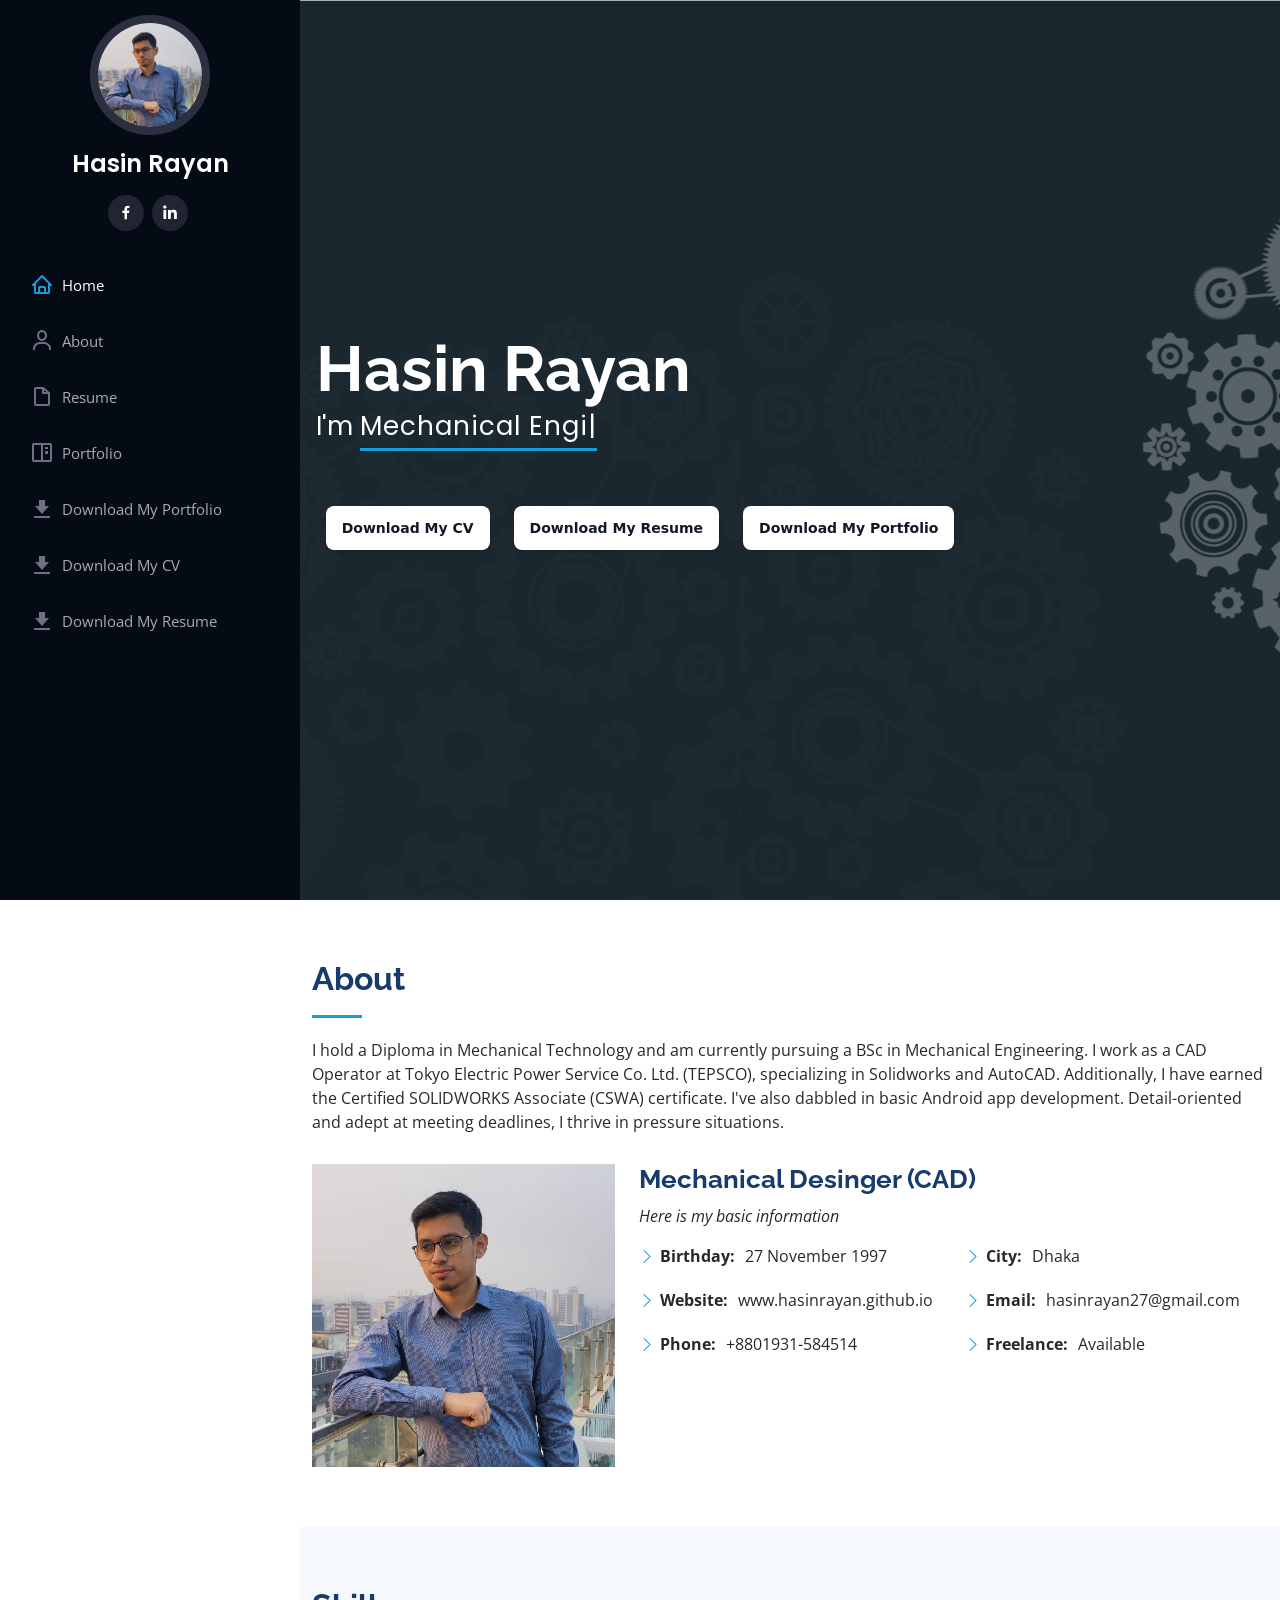
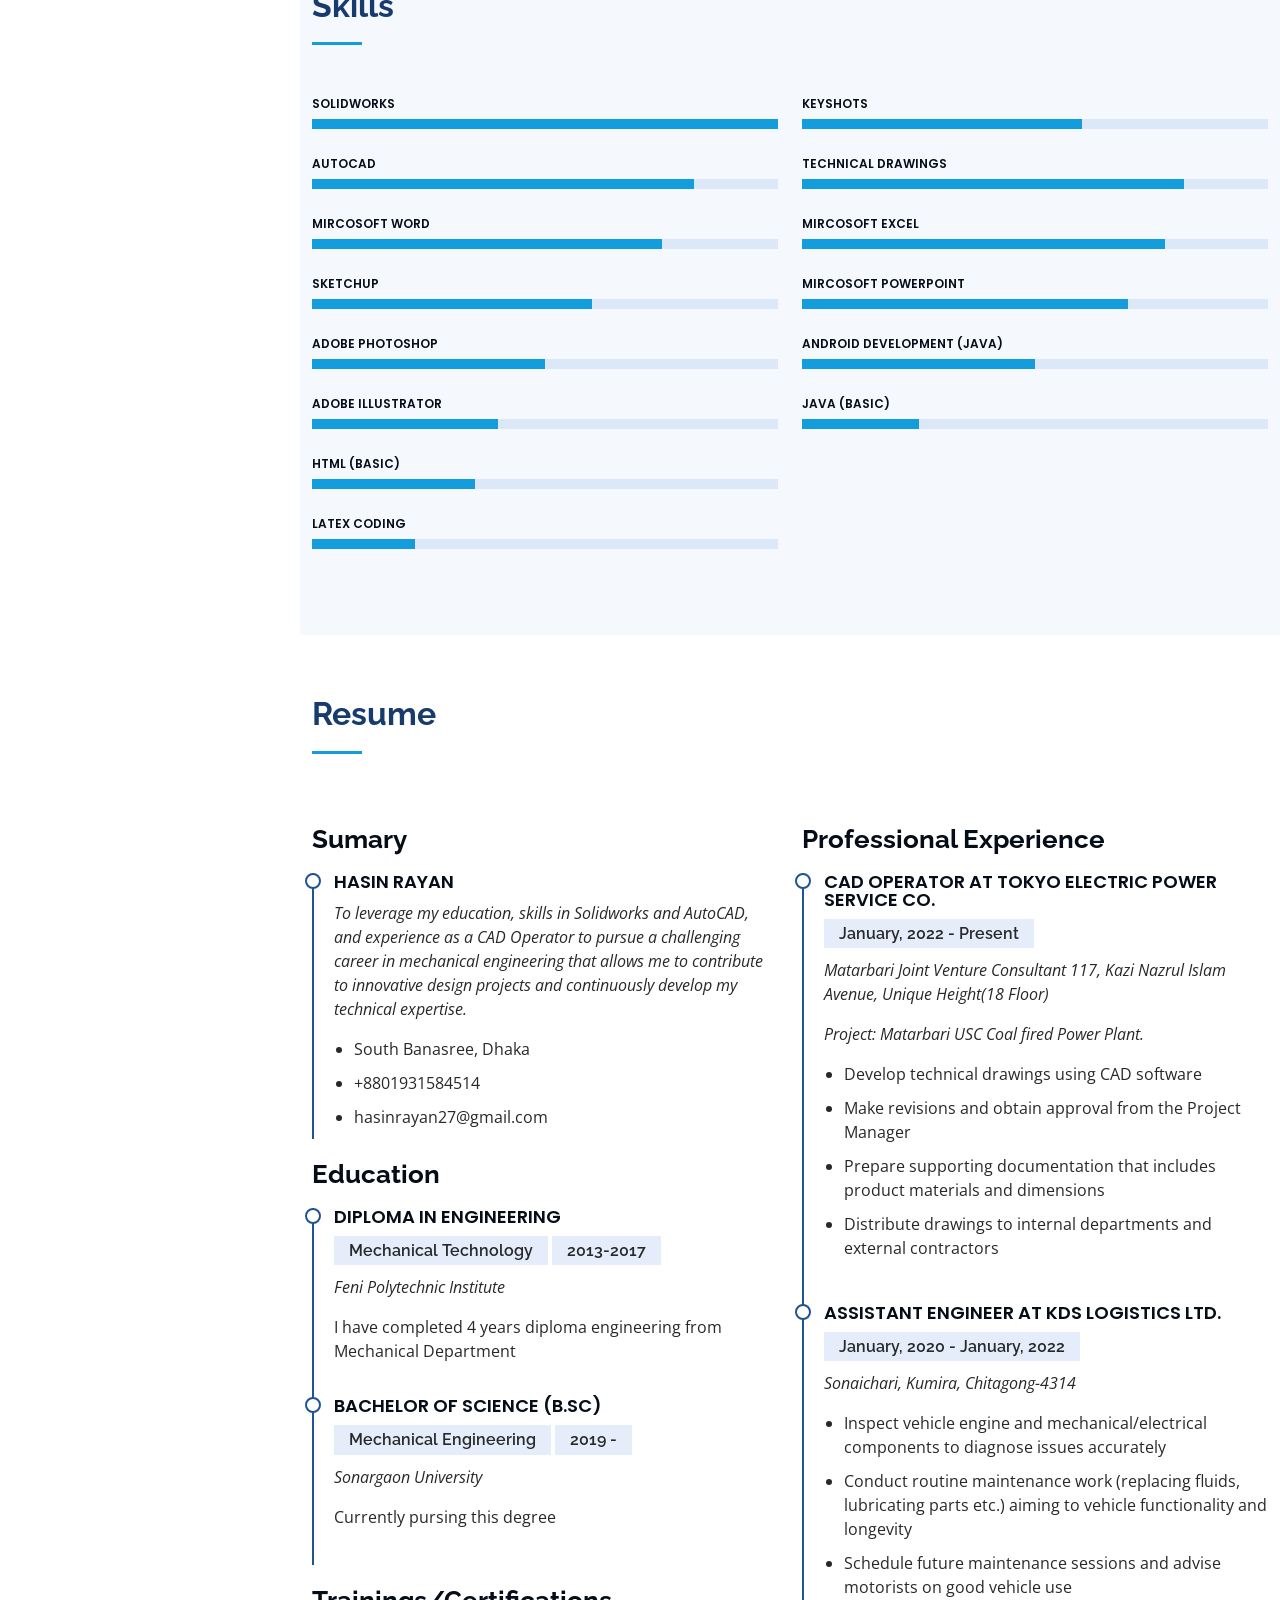
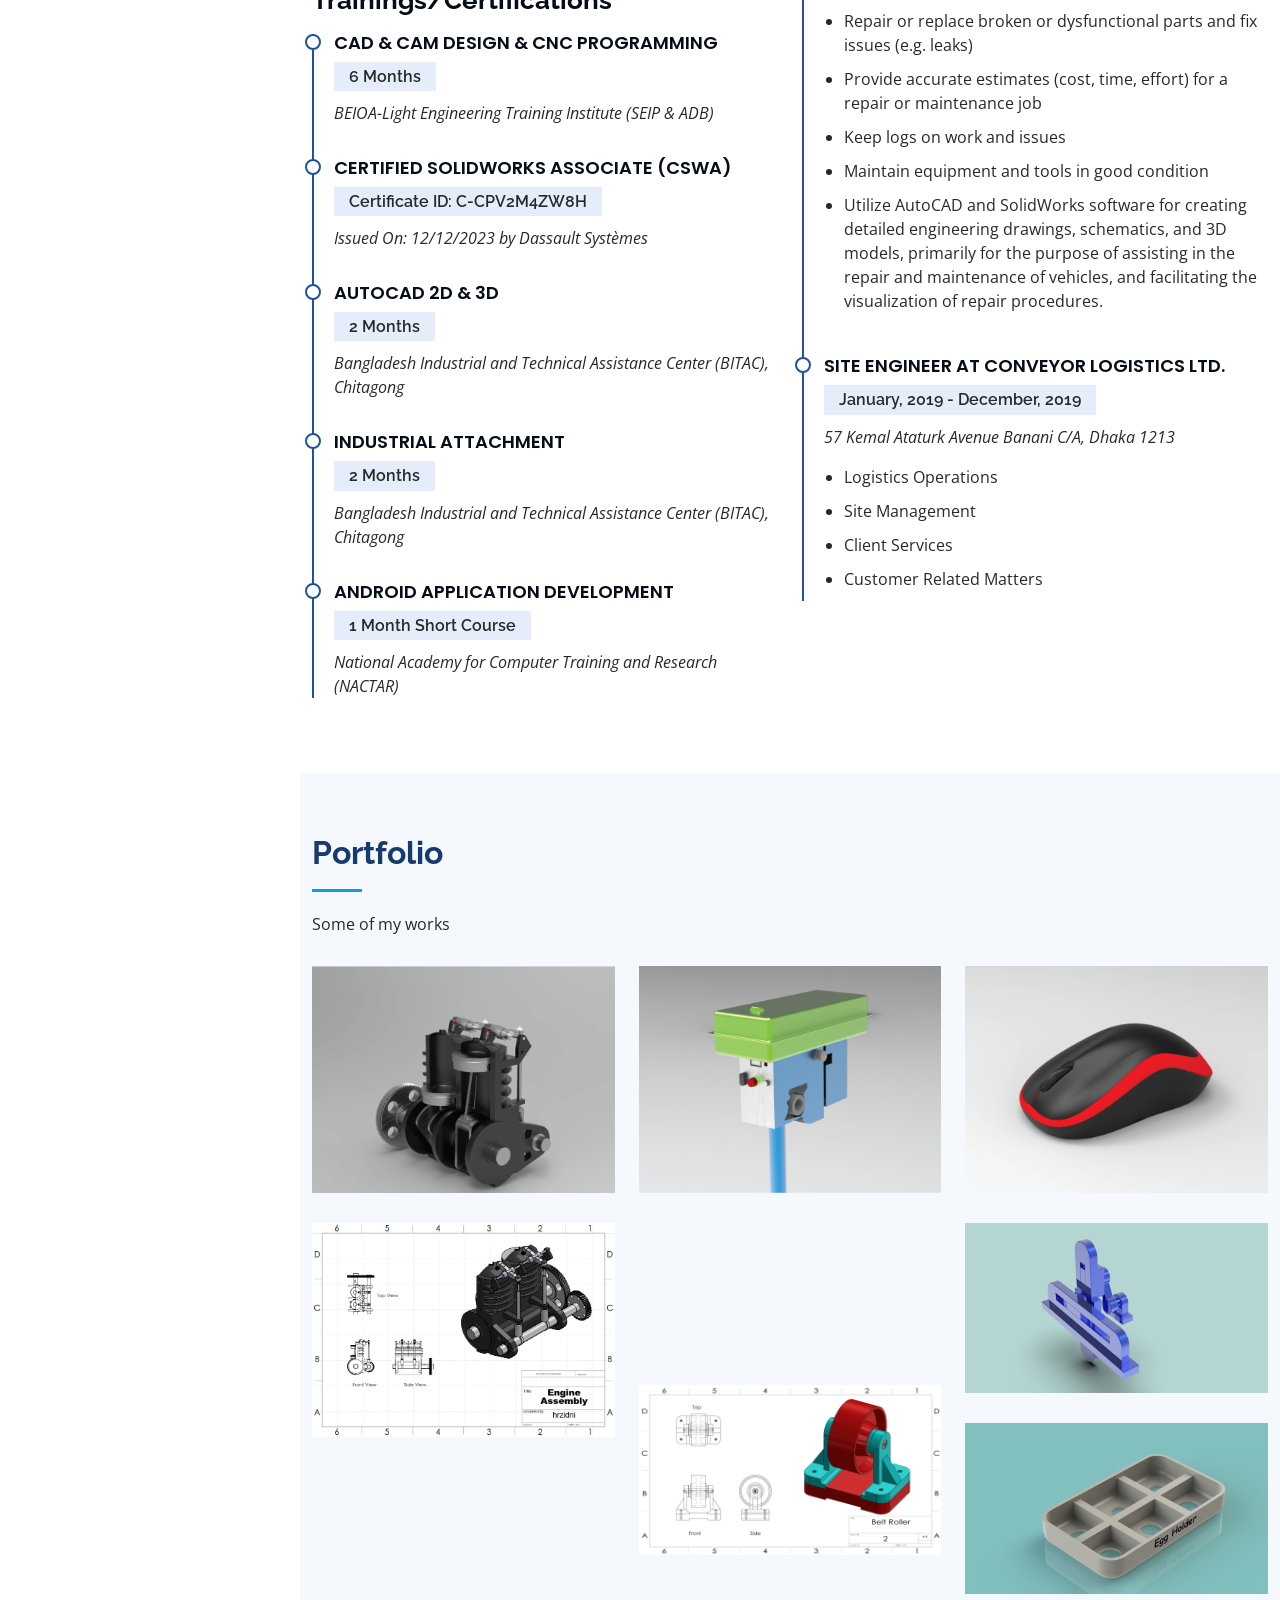
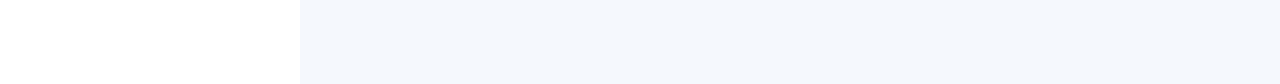
==== index.html @ 9cb35624 "fix bug of skills" ====
<!DOCTYPE html>
<html lang="en">
  <style>

/* CSS */
.button-38 {
  background-color: #FFFFFF;
  border: 0;
  border-radius: .5rem;
  box-sizing: border-box;
  color: #111827;
  font-family: "Inter var",ui-sans-serif,system-ui,-apple-system,system-ui,"Segoe UI",Roboto,"Helvetica Neue",Arial,"Noto Sans",sans-serif,"Apple Color Emoji","Segoe UI Emoji","Segoe UI Symbol","Noto Color Emoji";
  font-size: .875rem;
  font-weight: 600;
  line-height: 1.25rem;
  margin: 10px;
  padding: .75rem 1rem;
  text-align: center;
  text-decoration: none #D1D5DB solid;
  text-decoration-thickness: auto;
  box-shadow: 0 1px 3px 0 rgba(0, 0, 0, 0.1), 0 1px 2px 0 rgba(0, 0, 0, 0.06);
  cursor: pointer;
  user-select: none;
  -webkit-user-select: none;
  touch-action: manipulation;
}

.button-38:hover {
  background-color: rgb(249,250,251);
}

.button-38:focus {
  outline: 2px solid transparent;
  outline-offset: 2px;
}

.button-38:focus-visible {
  box-shadow: none;
}
  </style>
<head>
  <meta charset="utf-8">
  <meta content="width=device-width, initial-scale=1.0" name="viewport">

  <title>Hasin Rayan</title>
  <meta content="" name="description">
  <meta content="" name="keywords">

  <!-- Favicons -->
  <link href="assets/img/favicon.png" rel="icon">
  <link href="assets/img/apple-touch-icon.png" rel="apple-touch-icon">

  <!-- Google Fonts -->
  <link
    href="https://fonts.googleapis.com/css?family=Open+Sans:300,300i,400,400i,600,600i,700,700i|Raleway:300,300i,400,400i,500,500i,600,600i,700,700i|Poppins:300,300i,400,400i,500,500i,600,600i,700,700i"
    rel="stylesheet">

  <!-- Vendor CSS Files -->
  <link href="assets/vendor/aos/aos.css" rel="stylesheet">
  <link href="assets/vendor/bootstrap/css/bootstrap.min.css" rel="stylesheet">
  <link href="assets/vendor/bootstrap-icons/bootstrap-icons.css" rel="stylesheet">
  <link href="assets/vendor/boxicons/css/boxicons.min.css" rel="stylesheet">
  <link href="assets/vendor/glightbox/css/glightbox.min.css" rel="stylesheet">
  <link href="assets/vendor/swiper/swiper-bundle.min.css" rel="stylesheet">

  <!-- Template Main CSS File -->
  <link href="assets/css/style.css" rel="stylesheet">

  <!-- =======================================================
  * Template Name: iPortfolio
  * Updated: Mar 10 2023 with Bootstrap v5.2.3
  * Template URL: https://bootstrapmade.com/iportfolio-bootstrap-portfolio-websites-template/
  * Author: BootstrapMade.com
  * License: https://bootstrapmade.com/license/
  ======================================================== -->
</head>

<body>

  <!-- ======= Mobile nav toggle button ======= -->
  <i class="bi bi-list mobile-nav-toggle d-xl-none"></i>

  <!-- ======= Header ======= -->
  <header id="header">
    <div class="d-flex flex-column">

      <div class="profile">
        <img src="assets/img/profile-img.jpg" alt="" class="img-fluid rounded-circle">
        <h1 class="text-light"><a href="index.html">Hasin Rayan</a></h1>
        <div class="social-links mt-3 text-center">
          <!-- <a href="#" class="twitter"><i class="bx bxl-twitter"></i></a> -->
          <a href="https://www.facebook.com/hrzidni" class="facebook"><i class="bx bxl-facebook"></i></a>
          <!-- <a href="#" class="instagram"><i class="bx bxl-instagram"></i></a> -->
<!--          <a href="#" class="google-plus"><i class="bx bxl-skype"></i></a>-->
          <a href="https://www.linkedin.com/in/hasin-rayan-897578172" class="linkedin"><i
              class="bx bxl-linkedin"></i></a>
          <!-- <a href="#" class="https://github.com/zidni02"><i class="Github"></i></a> -->
        </div>
      </div>

      <nav id="navbar" class="nav-menu navbar">
        <ul>
          <li><a href="#hero" class="nav-link scrollto active"><i class="bx bx-home"></i> <span>Home</span></a></li>
          <li><a href="#about" class="nav-link scrollto"><i class="bx bx-user"></i> <span>About</span></a></li>
          <li><a href="#resume" class="nav-link scrollto"><i class="bx bx-file-blank"></i> <span>Resume</span></a></li>
          <li><a href="#portfolio" class="nav-link scrollto"><i class="bx bx-book-content"></i>
              <span>Portfolio</span></a></li>
<!--          <li><a href="#services" class="nav-link scrollto"><i class="bx bx-server"></i> <span>Services</span></a></li>-->
<!--          <li><a href="#contact" class="nav-link scrollto"><i class="bx bx-envelope"></i> <span>Contact</span></a></li>-->
          <li><a href="https://github.com/hasinrayan/hasinrayan.github.io/raw/main/assets/Hasin%20Rayan%20Portfolio.pdf" class="nav-link scrollto"><i class="bx bxs-download"></i> <span>Download My Portfolio</span></a></li>

<!--          <li><a href="#services" class="nav-link scrollto"><i class="bx bx-server"></i> <span>Services</span></a></li>-->
<!--          <li><a href="#contact" class="nav-link scrollto"><i class="bx bx-envelope"></i> <span>Contact</span></a></li>-->
          <li><a href="https://github.com/hasinrayan/hasinrayan.github.io/raw/main/assets/Hasin%20Rayan%20CV.pdf" class="nav-link scrollto"><i class="bx bxs-download"></i> <span>Download My CV</span></a></li>
          <li><a href="https://github.com/hasinrayan/hasinrayan.github.io/raw/main/assets/Hasin%20Rayan%20Resume.pdf" class="nav-link scrollto"><i class="bx bxs-download"></i> <span>Download My Resume</span></a></li>
        </ul>
      </nav><!-- .nav-menu -->
    </div>
  </header><!-- End Header -->


  <!-- ======= Hero Section ======= -->
  <section id="hero" class="d-flex flex-column justify-content-center align-items-center">
    <div class="loader-container">
      <div class="loader"></div>
    </div>
    <div class="hero-container" data-aos="fade-in">
      <h1>Hasin Rayan</h1>
      <p>I'm <span class="typed" data-typed-items="Mechanical Engineer, CAD Operator, Freelancer"></span></p>
      <button class="button-38" role="button" onclick="window.location.href='https://github.com/hasinrayan/hasinrayan.github.io/raw/main/assets/Hasin%20Rayan%20CV.pdf';">
        Download My CV
      </button>
      <button class="button-38" role="button" onclick="window.location.href='https://github.com/hasinrayan/hasinrayan.github.io/raw/main/assets/Hasin%20Rayan%20Resume.pdf';">
        Download My Resume
      </button>
	     <button class="button-38" role="button" onclick="window.location.href='https://github.com/hasinrayan/hasinrayan.github.io/raw/main/assets/Hasin%20Rayan%20Portfolio.pdf';">
        Download My Portfolio
      </button>
      <!-- <button class="button-71" role="button">Button 71</button> -->
    </div>
  </section><!-- End Hero -->

  <main id="main">

    <!-- ======= About Section ======= -->
    <section id="about" class="about">
      <div class="container">

        <div class="section-title">
          <h2>About</h2>
          <p>
            I hold a Diploma in Mechanical Technology and am currently pursuing a BSc in Mechanical Engineering. I work as a CAD Operator at Tokyo Electric Power Service Co. Ltd. (TEPSCO), specializing in Solidworks and AutoCAD. Additionally, I have earned the Certified SOLIDWORKS Associate (CSWA) certificate. I've also dabbled in basic Android app development. Detail-oriented and adept at meeting deadlines, I thrive in pressure situations.
          </p>
        </div>

        <div class="row">
          <div class="col-lg-4" data-aos="fade-right">
            <img src="assets/img/profile-img.jpg" class="img-fluid" alt="">
          </div>
          <div class="col-lg-8 pt-4 pt-lg-0 content" data-aos="fade-left">
            <h3>Mechanical Desinger (CAD)</h3>
            <p class="fst-italic">
              Here is my basic information
            </p>
            <div class="row">
              <div class="col-lg-6">
                <ul>
                  <li><i class="bi bi-chevron-right"></i> <strong>Birthday:</strong> <span>27 November 1997</span></li>
                  <li><i class="bi bi-chevron-right"></i> <strong>Website:</strong>
                    <span>www.hasinrayan.github.io</span></li>
                  <li><i class="bi bi-chevron-right"></i> <strong>Phone:</strong> <span>+8801931-584514</span></li>

                </ul>
              </div>
              <div class="col-lg-6">
                <ul>
                  <li><i class="bi bi-chevron-right"></i> <strong>City:</strong> <span>Dhaka</span></li>
                  <li><i class="bi bi-chevron-right"></i> <strong>Email:</strong> <span>hasinrayan27@gmail.com</span>
                  </li>
                  <li><i class="bi bi-chevron-right"></i> <strong>Freelance:</strong> <span>Available</span></li>
                </ul>
              </div>
            </div>
            <!-- <p>
              Officiis eligendi itaque labore et dolorum mollitia officiis optio vero. Quisquam sunt adipisci omnis et ut. Nulla accusantium dolor incidunt officia tempore. Et eius omnis.
              Cupiditate ut dicta maxime officiis quidem quia. Sed et consectetur qui quia repellendus itaque neque. Aliquid amet quidem ut quaerat cupiditate. Ab et eum qui repellendus omnis culpa magni laudantium dolores.
            </p> -->
          </div>
        </div>

      </div>
    </section><!-- End About Section -->

    <!-- ======= Facts Section ======= -->
    <!-- <section id="facts" class="facts">
      <div class="container">

        <div class="section-title">
          <h2>Facts</h2>
          <p>Magnam dolores commodi suscipit. Necessitatibus eius consequatur ex aliquid fuga eum quidem. Sit sint
            consectetur velit. Quisquam quos quisquam cupiditate. Et nemo qui impedit suscipit alias ea. Quia fugiat sit
            in iste officiis commodi quidem hic quas.</p>
        </div>

        <div class="row no-gutters">

          <div class="col-lg-3 col-md-6 d-md-flex align-items-md-stretch" data-aos="fade-up">
            <div class="count-box">
              <i class="bi bi-emoji-smile"></i>
              <span data-purecounter-start="0" data-purecounter-end="232" data-purecounter-duration="1"
                class="purecounter"></span>
              <p><strong>Happy Clients</strong> consequuntur quae</p>
            </div>
          </div>

          <div class="col-lg-3 col-md-6 d-md-flex align-items-md-stretch" data-aos="fade-up" data-aos-delay="100">
            <div class="count-box">
              <i class="bi bi-journal-richtext"></i>
              <span data-purecounter-start="0" data-purecounter-end="521" data-purecounter-duration="1"
                class="purecounter"></span>
              <p><strong>Projects</strong> adipisci atque cum quia aut</p>
            </div>
          </div>

          <div class="col-lg-3 col-md-6 d-md-flex align-items-md-stretch" data-aos="fade-up" data-aos-delay="200">
            <div class="count-box">
              <i class="bi bi-headset"></i>
              <span data-purecounter-start="0" data-purecounter-end="1453" data-purecounter-duration="1"
                class="purecounter"></span>
              <p><strong>Hours Of Support</strong> aut commodi quaerat</p>
            </div>
          </div>

          <div class="col-lg-3 col-md-6 d-md-flex align-items-md-stretch" data-aos="fade-up" data-aos-delay="300">
            <div class="count-box">
              <i class="bi bi-people"></i>
              <span data-purecounter-start="0" data-purecounter-end="32" data-purecounter-duration="1"
                class="purecounter"></span>
              <p><strong>Hard Workers</strong> rerum asperiores dolor</p>
            </div>
          </div>

        </div>

      </div>
    </section> -->
    <!-- End Facts Section -->

    <!-- ======= Skills Section ======= -->
    <section id="skills" class="skills section-bg">
      <div class="container">

        <div class="section-title">
          <h2>Skills</h2>
        </div -->

        <div class="row skills-content">

          <div class="col-lg-6" data-aos="fade-up">

            <div class="progress">
              <span class="skill">Solidworks <i class="val"></i></span>
              <div class="progress-bar-wrap">
                <div class="progress-bar" role="progressbar" aria-valuenow="100" aria-valuemin="0" aria-valuemax="100">
                </div>
              </div>
            </div>

            <div class="progress">
              <span class="skill">AutoCAD <i class="val"></i></span>
              <div class="progress-bar-wrap">
                <div class="progress-bar" role="progressbar" aria-valuenow="82" aria-valuemin="0" aria-valuemax="100">
                </div>
              </div>
            </div>

            <div class="progress">
              <span class="skill">Mircosoft Word <i class="val"></i></span>
              <div class="progress-bar-wrap">
                <div class="progress-bar" role="progressbar" aria-valuenow="75" aria-valuemin="0" aria-valuemax="100">
                </div>
              </div>
            </div>
		  	   <div class="progress">
              <span class="skill">Sketchup <i class="val"></i></span>
              <div class="progress-bar-wrap">
                <div class="progress-bar" role="progressbar" aria-valuenow="60" aria-valuemin="0" aria-valuemax="100">
                </div>
              </div>
            </div>
            <div class="progress">
              <span class="skill">Adobe Photoshop<i class="val"></i></span>
              <div class="progress-bar-wrap">
                <div class="progress-bar" role="progressbar" aria-valuenow="50" aria-valuemin="0" aria-valuemax="100">
                </div>
              </div>
            </div>

            <div class="progress">
              <span class="skill">Adobe Illustrator<i class="val"></i></span>
              <div class="progress-bar-wrap">
                <div class="progress-bar" role="progressbar" aria-valuenow="40" aria-valuemin="0" aria-valuemax="100">
                </div>
              </div>
            </div>
            <div class="progress">
              <span class="skill">HTML (Basic)<i class="val"></i></span>
              <div class="progress-bar-wrap">
                <div class="progress-bar" role="progressbar" aria-valuenow="35" aria-valuemin="0" aria-valuemax="100">
                </div>
              </div>
            </div>
			<div class="progress">
              <span class="skill">Latex Coding<i class="val"></i></span>
              <div class="progress-bar-wrap">
                <div class="progress-bar" role="progressbar" aria-valuenow="22" aria-valuemin="0" aria-valuemax="100">
                </div>
              </div>
            </div>

          </div>

          <div class="col-lg-6" data-aos="fade-up" data-aos-delay="100">

            <div class="progress">
              <span class="skill">Keyshots <i class="val"></i></span>
              <div class="progress-bar-wrap">
                <div class="progress-bar" role="progressbar" aria-valuenow="60" aria-valuemin="0" aria-valuemax="100">
                </div>
              </div>
            </div>
            <div class="progress">
              <span class="skill">Technical Drawings<i class="val"></i></span>
              <div class="progress-bar-wrap">
                <div class="progress-bar" role="progressbar" aria-valuenow="82" aria-valuemin="0" aria-valuemax="100">
                </div>
              </div>
            </div>
            <div class="progress">
              <span class="skill">Mircosoft Excel <i class="val"></i></span>
              <div class="progress-bar-wrap">
                <div class="progress-bar" role="progressbar" aria-valuenow="78" aria-valuemin="0" aria-valuemax="100">
                </div>
              </div>
            </div>
            <div class="progress">
              <span class="skill">Mircosoft Powerpoint <i class="val"></i></span>
              <div class="progress-bar-wrap">
                <div class="progress-bar" role="progressbar" aria-valuenow="70" aria-valuemin="0" aria-valuemax="100">
                </div>
              </div>
            </div>
            <div class="progress">
              <span class="skill">Android Development (JAVA)<i class="val"></i></span>
              <div class="progress-bar-wrap">
                <div class="progress-bar" role="progressbar" aria-valuenow="50" aria-valuemin="0" aria-valuemax="100">
                </div>
              </div>
            </div>
            <div class="progress">
              <span class="skill">JAVA (Basic)<i class="val"></i></span>
              <div class="progress-bar-wrap">
                <div class="progress-bar" role="progressbar" aria-valuenow="25" aria-valuemin="0" aria-valuemax="100">
                </div>
              </div>
            </div>
            <!-- <div class="progress">
              <span class="skill">Photoshop <i class="val"></i></span>
              <div class="progress-bar-wrap">
                <div class="progress-bar" role="progressbar" aria-valuenow="55" aria-valuemin="0" aria-valuemax="100"></div>
              </div>
            </div>
            <div class="progress">
              <span class="skill">Illustrator <i class="val"></i></span>
              <div class="progress-bar-wrap">
                <div class="progress-bar" role="progressbar" aria-valuenow="40" aria-valuemin="0" aria-valuemax="100"></div>
              </div>
            </div> -->
          </div>

        </div>

      </div>
    </section><!-- End Skills Section -->

    <!-- ======= Resume Section ======= -->
    <section id="resume" class="resume">
      <div class="container">

        <div class="section-title">
          <h2>Resume</h2>
          <!-- <p>Magnam dolores commodi suscipit. Necessitatibus eius consequatur ex aliquid fuga eum quidem. Sit sint consectetur velit. Quisquam quos quisquam cupiditate. Et nemo qui impedit suscipit alias ea. Quia fugiat sit in iste officiis commodi quidem hic quas.</p> -->
        </div>

        <div class="row">
          <div class="col-lg-6" data-aos="fade-up">
            <h3 class="resume-title">Sumary</h3>
            <div class="resume-item pb-0">
              <h4>Hasin Rayan</h4>
              <p><em>To leverage my education, skills in Solidworks and AutoCAD, and experience as a CAD Operator to
                  pursue a challenging career in mechanical engineering that allows me to contribute to innovative
                  design projects and continuously develop my technical expertise.</em></p>
              <ul>
                <li>South Banasree, Dhaka</li>
                <li>+8801931584514</li>
                <li>hasinrayan27@gmail.com</li>
              </ul>
            </div>

            <h3 class="resume-title">Education</h3>
            <div class="resume-item">
              <h4>Diploma in Engineering</h4>
              <h5>Mechanical Technology</h5>
              <h5>2013-2017</h5>
              <p><em>Feni Polytechnic Institute</em></p>
              <p>I have completed 4 years diploma engineering from Mechanical Department</p>
            </div>
            <div class="resume-item">
              <h4>Bachelor of Science (B.Sc)</h4>
              <h5>Mechanical Engineering</h5>
              <h5>2019 - </h5>
              <p><em>Sonargaon University</em></p>
              <p>Currently pursing this degree</p>
            </div>
            <h3 class="resume-title">Trainings/Certifications</h3>
            <div class="resume-item">
              <h4>CAD & CAM Design & CNC Programming</h4>
              <h5>6 Months</h5>
              <p><em>BEIOA-Light Engineering Training Institute (SEIP & ADB)</em></p>
              <!-- <p>Topic Covered: Solidworks, Master Cam, C.N.C. Machine, Technical Drawing</p> -->
            </div>
		   <div class="resume-item">
              <h4>Certified SOLIDWORKS Associate (CSWA)</h4>
              <h5>Certificate ID: C-CPV2M4ZW8H</h5>
              <p><em>Issued On: 12/12/2023 by Dassault Systèmes</em></p>
            </div>
            <div class="resume-item">
              <h4>AutoCAD 2D & 3D</h4>
              <h5>2 Months</h5>
              <p><em>Bangladesh Industrial and Technical Assistance Center (BITAC), Chitagong</em></p>
            </div>
            <div class="resume-item">
              <h4>Industrial Attachment</h4>
              <h5>2 Months</h5>
              <p><em>Bangladesh Industrial and Technical Assistance Center (BITAC), Chitagong</em></p>
            </div>
            <div class="resume-item">
              <h4>Android Application Development</h4>
              <h5>1 Month Short Course</h5>
              <p><em>National Academy for Computer Training and Research (NACTAR)</em></p>
            </div>
          </div>
          <div class="col-lg-6" data-aos="fade-up" data-aos-delay="100">
            <h3 class="resume-title">Professional Experience</h3>
            <div class="resume-item">
              <h4>CAD Operator at Tokyo Electric Power Service Co.</h4>
              <h5>January, 2022 - Present</h5>
              <p><em>Matarbari Joint Venture Consultant
                  117, Kazi Nazrul Islam Avenue, Unique Height(18
                  Floor)
                </em>
              </p>
              <p><em>
                  Project: Matarbari USC Coal fired Power Plant.</em></p>
              <ul>
                <li>Develop technical drawings using CAD software</li>
                <li>Make revisions and obtain approval from the Project Manager</li>
                <li>Prepare supporting documentation that includes product materials and dimensions</li>
                <li>Distribute drawings to internal departments and external contractors</li>
              </ul>
            </div>
            <div class="resume-item">
              <h4>Assistant Engineer at KDS Logistics Ltd.</h4>
              <h5>January, 2020 - January, 2022</h5>
              <p><em>Sonaichari, Kumira, Chitagong-4314</em></p>
              <ul>
                <li>Inspect vehicle engine and mechanical/electrical components to diagnose issues accurately</li>
                <li>Conduct routine maintenance work (replacing fluids, lubricating parts etc.) aiming to vehicle
                  functionality and longevity</li>
                <li>Schedule future maintenance sessions and advise motorists on good vehicle use</li>
                <li>Repair or replace broken or dysfunctional parts and fix issues (e.g. leaks)</li>
                <li>Provide accurate estimates (cost, time, effort) for a repair or maintenance job</li>
                <li>Keep logs on work and issues</li>
                <li>Maintain equipment and tools in good condition</li>
		      <li> Utilize AutoCAD and SolidWorks software for creating detailed engineering drawings, schematics, and 3D models,
primarily for the purpose of assisting in the repair and maintenance of vehicles, and facilitating the visualization of
repair procedures.</li>
              </ul>

            </div>
            <div class="resume-item">
              <h4>Site Engineer at Conveyor Logistics Ltd.</h4>
              <h5>January, 2019 - December, 2019</h5>
              <p><em>57 Kemal Ataturk Avenue Banani C/A, Dhaka 1213</em></p>
              <ul>
                <li>Logistics Operations</li>
                <li>Site Management</li>
                <li>Client Services</li>
                <li>Customer Related Matters</li>
              </ul>

            </div>
          </div>

        </div>

    </section><!-- End Resume Section -->

    <!-- ======= Portfolio Section ======= -->
    <section id="portfolio" class="portfolio section-bg">
      <div class="container">

        <div class="section-title">
          <h2>Portfolio</h2>
          <p>Some of my works</p>
        </div>

<!--        <div class="row" data-aos="fade-up">-->
<!--          <div class="col-lg-12 d-flex justify-content-center">-->
<!--            <ul id="portfolio-flters">-->
<!--              <li data-filter="*" class="filter-active">All</li>-->
<!--              <li data-filter=".filter-app">App</li>-->
<!--              <li data-filter=".filter-card">Card</li>-->
<!--              <li data-filter=".filter-web">Web</li>-->
<!--            </ul>-->
<!--          </div>-->
<!--        </div>-->

<!--        -->
        <div class="row portfolio-container" data-aos="fade-up" data-aos-delay="100">

  <div class="col-lg-4 col-md-6 portfolio-item filter-app">
    <div class="portfolio-wrap">
      <img src="assets/img/portfolio/engine-render-800x600.png" class="img-fluid" alt="">
      <div class="portfolio-links">
        <a href="assets/img/portfolio/engine-render-800x600.png" data-gallery="portfolioGallery" class="portfolio-lightbox" title="Rendered Two Cylinder Engine Using Solidworks and Keyshots"><i class="bx bx-plus"></i></a>
      </div>
    </div>
  </div>

  <div class="col-lg-4 col-md-6 portfolio-item filter-web">
    <div class="portfolio-wrap">
      <img src="assets/img/portfolio/drill-machine-render-800x600.png" class="img-fluid" alt="">
      <div class="portfolio-links">
        <a href="assets/img/portfolio/drill-machine-render-800x600.png" data-gallery="portfolioGallery" class="portfolio-lightbox" title="Rendered Drill Machine Using Solidworks and Keyshots"><i class="bx bx-plus"></i></a>
      </div>
    </div>
  </div>

  <div class="col-lg-4 col-md-6 portfolio-item filter-app">
    <div class="portfolio-wrap">
      <img src="assets/img/portfolio/mouse-render-800x600.png" class="img-fluid" alt="">
      <div class="portfolio-links">
        <a href="assets/img/portfolio/mouse-render-800x600.png" data-gallery="portfolioGallery" class="portfolio-lightbox" title="Rendered Mouse Using Solidworks and Keyshots"><i class="bx bx-plus"></i></a>
      </div>
    </div>
  </div>

  <div class="col-lg-4 col-md-6 portfolio-item filter-app">
    <div class="portfolio-wrap">
      <img src="assets/img/engine_drawing.png" class="img-fluid" alt="">
      <div class="portfolio-links">
        <a href="assets/img/engine_drawing.png" data-gallery="portfolioGallery" class="portfolio-lightbox" title="Engine Drawing"><i class="bx bx-plus"></i></a>
      </div>
    </div>
  </div>

  <div class="col-lg-4 col-md-6 portfolio-item filter-app">
    <div class="portfolio-wrap">
      <img src="assets/img/pipe_junction.png" class="img-fluid" alt="">
      <div class="portfolio-links">
        <a href="assets/img/pipe_junction.png" data-gallery="portfolioGallery" class="portfolio-lightbox" title="Pipe Junction"><i class="bx bx-plus"></i></a>
      </div>
    </div>
  </div>

  <div class="col-lg-4 col-md-6 portfolio-item filter-app">
    <div class="portfolio-wrap">
      <img src="assets/img/slider_crank.png" class="img-fluid" alt="">
      <div class="portfolio-links">
        <a href="assets/img/slider_crank.png" data-gallery="portfolioGallery" class="portfolio-lightbox" title="Slider Crank Mechanism"><i class="bx bx-plus"></i></a>
      </div>
    </div>
  </div>

  <div class="col-lg-4 col-md-6 portfolio-item filter-app">
    <div class="portfolio-wrap">
      <img src="assets/img/spencer.png" class="img-fluid" alt="">
      <div class="portfolio-links">
        <a href="assets/img/spencer.png" data-gallery="portfolioGallery" class="portfolio-lightbox" title="Spencer"><i class="bx bx-plus"></i></a>
      </div>
    </div>
  </div>

  <div class="col-lg-4 col-md-6 portfolio-item filter-app">
    <div class="portfolio-wrap">
      <img src="assets/img/assemble.17.png" class="img-fluid" alt="">
      <div class="portfolio-links">
        <a href="assets/img/assemble.17.png" data-gallery="portfolioGallery" class="portfolio-lightbox" title="Assembled Product"><i class="bx bx-plus"></i></a>
      </div>
    </div>
  </div>

  <div class="col-lg-4 col-md-6 portfolio-item filter-app">
    <div class="portfolio-wrap">
      <img src="assets/img/belt-roller.png" class="img-fluid" alt="">
      <div class="portfolio-links">
        <a href="assets/img/belt-roller.png" data-gallery="portfolioGallery" class="portfolio-lightbox" title="Belt Roller"><i class="bx bx-plus"></i></a>
      </div>
    </div>
  </div>

  <div class="col-lg-4 col-md-6 portfolio-item filter-app">
    <div class="portfolio-wrap">
      <img src="assets/img/egg holder.jpg" class="img-fluid" alt="">
      <div class="portfolio-links">
        <a href="assets/img/egg holder.jpg" data-gallery="portfolioGallery" class="portfolio-lightbox" title="Egg Holder"><i class="bx bx-plus"></i></a>
      </div>
    </div>
  </div>

</div>


<!--          <div class="col-lg-4 col-md-6 portfolio-item filter-card">-->
<!--            <div class="portfolio-wrap">-->
<!--              <img src="assets/img/portfolio/portfolio-4.jpg" class="img-fluid" alt="">-->
<!--              <div class="portfolio-links">-->
<!--                <a href="assets/img/portfolio/portfolio-4.jpg" data-gallery="portfolioGallery"-->
<!--                  class="portfolio-lightbox" title="Card 2"><i class="bx bx-plus"></i></a>-->
<!--                <a href="portfolio-details.html" title="More Details"><i class="bx bx-link"></i></a>-->
<!--              </div>-->
<!--            </div>-->
<!--          </div>-->

<!--          <div class="col-lg-4 col-md-6 portfolio-item filter-web">-->
<!--            <div class="portfolio-wrap">-->
<!--              <img src="assets/img/portfolio/portfolio-5.jpg" class="img-fluid" alt="">-->
<!--              <div class="portfolio-links">-->
<!--                <a href="assets/img/portfolio/portfolio-5.jpg" data-gallery="portfolioGallery"-->
<!--                  class="portfolio-lightbox" title="Web 2"><i class="bx bx-plus"></i></a>-->
<!--                <a href="portfolio-details.html" title="More Details"><i class="bx bx-link"></i></a>-->
<!--              </div>-->
<!--            </div>-->
<!--          </div>-->

<!--          <div class="col-lg-4 col-md-6 portfolio-item filter-app">-->
<!--            <div class="portfolio-wrap">-->
<!--              <img src="assets/img/portfolio/portfolio-6.jpg" class="img-fluid" alt="">-->
<!--              <div class="portfolio-links">-->
<!--                <a href="assets/img/portfolio/portfolio-6.jpg" data-gallery="portfolioGallery"-->
<!--                  class="portfolio-lightbox" title="App 3"><i class="bx bx-plus"></i></a>-->
<!--                <a href="portfolio-details.html" title="More Details"><i class="bx bx-link"></i></a>-->
<!--              </div>-->
<!--            </div>-->
<!--          </div>-->

<!--          <div class="col-lg-4 col-md-6 portfolio-item filter-card">-->
<!--            <div class="portfolio-wrap">-->
<!--              <img src="assets/img/portfolio/portfolio-7.jpg" class="img-fluid" alt="">-->
<!--              <div class="portfolio-links">-->
<!--                <a href="assets/img/portfolio/portfolio-7.jpg" data-gallery="portfolioGallery"-->
<!--                  class="portfolio-lightbox" title="Card 1"><i class="bx bx-plus"></i></a>-->
<!--                <a href="portfolio-details.html" title="More Details"><i class="bx bx-link"></i></a>-->
<!--              </div>-->
<!--            </div>-->
<!--          </div>-->

<!--          <div class="col-lg-4 col-md-6 portfolio-item filter-card">-->
<!--            <div class="portfolio-wrap">-->
<!--              <img src="assets/img/portfolio/portfolio-8.jpg" class="img-fluid" alt="">-->
<!--              <div class="portfolio-links">-->
<!--                <a href="assets/img/portfolio/portfolio-8.jpg" data-gallery="portfolioGallery"-->
<!--                  class="portfolio-lightbox" title="Card 3"><i class="bx bx-plus"></i></a>-->
<!--                <a href="portfolio-details.html" title="More Details"><i class="bx bx-link"></i></a>-->
<!--              </div>-->
<!--            </div>-->
<!--          </div>-->

<!--          <div class="col-lg-4 col-md-6 portfolio-item filter-web">-->
<!--            <div class="portfolio-wrap">-->
<!--              <img src="assets/img/portfolio/portfolio-9.jpg" class="img-fluid" alt="">-->
<!--              <div class="portfolio-links">-->
<!--                <a href="assets/img/portfolio/portfolio-9.jpg" data-gallery="portfolioGallery"-->
<!--                  class="portfolio-lightbox" title="Web 3"><i class="bx bx-plus"></i></a>-->
<!--                <a href="portfolio-details.html" title="More Details"><i class="bx bx-link"></i></a>-->
<!--              </div>-->
<!--            </div>-->
<!--          </div>-->


        </div>

      </div>
    </section><!-- End Portfolio Section -->


  </main><!-- End #main -->

  <a href="#" class="back-to-top d-flex align-items-center justify-content-center"><i
      class="bi bi-arrow-up-short"></i></a>

  <!-- Vendor JS Files -->
  <script src="assets/vendor/purecounter/purecounter_vanilla.js"></script>
  <script src="assets/vendor/aos/aos.js"></script>
  <script src="assets/vendor/bootstrap/js/bootstrap.bundle.min.js"></script>
  <script src="assets/vendor/glightbox/js/glightbox.min.js"></script>
  <script src="assets/vendor/isotope-layout/isotope.pkgd.min.js"></script>
  <script src="assets/vendor/swiper/swiper-bundle.min.js"></script>
  <script src="assets/vendor/typed.js/typed.min.js"></script>
  <script src="assets/vendor/waypoints/noframework.waypoints.js"></script>
  <script src="assets/vendor/php-email-form/validate.js"></script>

  <!-- Template Main JS File -->
  <script src="assets/js/main.js"></script>

</body>

</html>
---- assets/css/style.css ----
/**
* Template Name: iPortfolio
* Updated: Mar 10 2023 with Bootstrap v5.2.3
* Template URL: https://bootstrapmade.com/iportfolio-bootstrap-portfolio-websites-template/
* Author: BootstrapMade.com
* License: https://bootstrapmade.com/license/
*/

/*--------------------------------------------------------------
# General
--------------------------------------------------------------*/
body {
  font-family: "Open Sans", sans-serif;
  color: #272829;
}

a {
  color: #149ddd;
  text-decoration: none;
}

a:hover {
  color: #37b3ed;
  text-decoration: none;
}

h1,
h2,
h3,
h4,
h5,
h6 {
  font-family: "Raleway", sans-serif;
}

/*--------------------------------------------------------------
# Back to top button
--------------------------------------------------------------*/
.back-to-top {
  position: fixed;
  visibility: hidden;
  opacity: 0;
  right: 15px;
  bottom: 15px;
  z-index: 996;
  background: #149ddd;
  width: 40px;
  height: 40px;
  border-radius: 50px;
  transition: all 0.4s;
}

.back-to-top i {
  font-size: 28px;
  color: #fff;
  line-height: 0;
}

.back-to-top:hover {
  background: #2eafec;
  color: #fff;
}

.back-to-top.active {
  visibility: visible;
  opacity: 1;
}

/*--------------------------------------------------------------
# Header
--------------------------------------------------------------*/
#header {
  position: fixed;
  top: 0;
  left: 0;
  bottom: 0;
  width: 300px;
  transition: all ease-in-out 0.5s;
  z-index: 9997;
  transition: all 0.5s;
  padding: 0 15px;
  background: #040b14;
  overflow-y: auto;
}

#header .profile img {
  margin: 15px auto;
  display: block;
  width: 120px;
  border: 8px solid #2c2f3f;
}

#header .profile h1 {
  font-size: 24px;
  margin: 0;
  padding: 0;
  font-weight: 600;
  -moz-text-align-last: center;
  text-align-last: center;
  font-family: "Poppins", sans-serif;
}

#header .profile h1 a,
#header .profile h1 a:hover {
  color: #fff;
  text-decoration: none;
}

#header .profile .social-links a {
  font-size: 18px;
  display: inline-block;
  background: #212431;
  color: #fff;
  line-height: 1;
  padding: 8px 0;
  margin-right: 4px;
  border-radius: 50%;
  text-align: center;
  width: 36px;
  height: 36px;
  transition: 0.3s;
}

#header .profile .social-links a:hover {
  background: #149ddd;
  color: #fff;
  text-decoration: none;
}

#main {
  margin-left: 300px;
}

@media (max-width: 1199px) {
  #header {
    left: -300px;
  }

  #main {
    margin-left: 0;
  }
}

/*--------------------------------------------------------------
# Navigation Menu
--------------------------------------------------------------*/
/* Desktop Navigation */
.nav-menu {
  padding: 30px 0 0 0;
}

.nav-menu * {
  margin: 0;
  padding: 0;
  list-style: none;
}

.nav-menu>ul>li {
  position: relative;
  white-space: nowrap;
}

.nav-menu a,
.nav-menu a:focus {
  display: flex;
  align-items: center;
  color: #a8a9b4;
  padding: 12px 15px;
  margin-bottom: 8px;
  transition: 0.3s;
  font-size: 15px;
}

.nav-menu a i,
.nav-menu a:focus i {
  font-size: 24px;
  padding-right: 8px;
  color: #6f7180;
}

.nav-menu a:hover,
.nav-menu .active,
.nav-menu .active:focus,
.nav-menu li:hover>a {
  text-decoration: none;
  color: #fff;
}

.nav-menu a:hover i,
.nav-menu .active i,
.nav-menu .active:focus i,
.nav-menu li:hover>a i {
  color: #149ddd;
}

/* Mobile Navigation */
.mobile-nav-toggle {
  position: fixed;
  right: 15px;
  top: 15px;
  z-index: 9998;
  border: 0;
  font-size: 24px;
  transition: all 0.4s;
  outline: none !important;
  background-color: #149ddd;
  color: #fff;
  width: 40px;
  height: 40px;
  display: inline-flex;
  align-items: center;
  justify-content: center;
  line-height: 0;
  border-radius: 50px;
  cursor: pointer;
}

.mobile-nav-active {
  overflow: hidden;
}

.mobile-nav-active #header {
  left: 0;
}

/*--------------------------------------------------------------
# Hero Section
--------------------------------------------------------------*/
#hero {
  width: 100%;
  height: 100vh;
  background: url("../img/hero-bg.jpg") top center;
  background-size: cover;
}

#hero:before {
  content: "";
  background: rgba(5, 13, 24, 0.3);
  position: absolute;
  bottom: 0;
  top: 0;
  left: 0;
  right: 0;
  z-index: 1;
}

#hero .hero-container {
  position: relative;
  z-index: 2;
  min-width: 300px;
}

#hero h1 {
  margin: 0 0 10px 0;
  font-size: 64px;
  font-weight: 700;
  line-height: 56px;
  color: #fff;
}

#hero p {
  color: #fff;
  margin-bottom: 50px;
  font-size: 26px;
  font-family: "Poppins", sans-serif;
}

#hero p span {
  color: #fff;
  padding-bottom: 4px;
  letter-spacing: 1px;
  border-bottom: 3px solid #149ddd;
}

@media (min-width: 1024px) {
  #hero {
    background-attachment: fixed;
  }
}

@media (max-width: 768px) {
  #hero h1 {
    font-size: 28px;
    line-height: 36px;
  }

  #hero h2 {
    font-size: 18px;
    line-height: 24px;
    margin-bottom: 30px;
  }
}

/*--------------------------------------------------------------
# Sections General
--------------------------------------------------------------*/
section {
  padding: 60px 0;
  overflow: hidden;
}

.section-bg {
  background: #f5f8fd;
}

.section-title {
  padding-bottom: 30px;
}

.section-title h2 {
  font-size: 32px;
  font-weight: bold;
  margin-bottom: 20px;
  padding-bottom: 20px;
  position: relative;
  color: #173b6c;
}

.section-title h2::after {
  content: "";
  position: absolute;
  display: block;
  width: 50px;
  height: 3px;
  background: #149ddd;
  bottom: 0;
  left: 0;
}

.section-title p {
  margin-bottom: 0;
}

/*--------------------------------------------------------------
# About
--------------------------------------------------------------*/
.about .content h3 {
  font-weight: 700;
  font-size: 26px;
  color: #173b6c;
}

.about .content ul {
  list-style: none;
  padding: 0;
}

.about .content ul li {
  margin-bottom: 20px;
  display: flex;
  align-items: center;
}

.about .content ul strong {
  margin-right: 10px;
}

.about .content ul i {
  font-size: 16px;
  margin-right: 5px;
  color: #149ddd;
  line-height: 0;
}

.about .content p:last-child {
  margin-bottom: 0;
}

/*--------------------------------------------------------------
# Facts
--------------------------------------------------------------*/
.facts {
  padding-bottom: 30px;
}

.facts .count-box {
  padding: 30px;
  width: 100%;
}

.facts .count-box i {
  display: block;
  font-size: 44px;
  color: #149ddd;
  float: left;
  line-height: 0;
}

.facts .count-box span {
  font-size: 48px;
  line-height: 40px;
  display: block;
  font-weight: 700;
  color: #050d18;
  margin-left: 60px;
}

.facts .count-box p {
  padding: 15px 0 0 0;
  margin: 0 0 0 60px;
  font-family: "Raleway", sans-serif;
  font-size: 14px;
  color: #122f57;
}

.facts .count-box a {
  font-weight: 600;
  display: block;
  margin-top: 20px;
  color: #122f57;
  font-size: 15px;
  font-family: "Poppins", sans-serif;
  transition: ease-in-out 0.3s;
}

.facts .count-box a:hover {
  color: #1f5297;
}

/*--------------------------------------------------------------
# Akills
--------------------------------------------------------------*/
.skills .progress {
  height: 60px;
  display: block;
  background: none;
  border-radius: 0;
}

.skills .progress .skill {
  padding: 0;
  margin: 0 0 6px 0;
  text-transform: uppercase;
  display: block;
  font-weight: 600;
  font-family: "Poppins", sans-serif;
  color: #050d18;
}

.skills .progress .skill .val {
  float: right;
  font-style: normal;
}

.skills .progress-bar-wrap {
  background: #dce8f8;
  height: 10px;
}

.skills .progress-bar {
  width: 1px;
  height: 10px;
  transition: 0.9s;
  background-color: #149ddd;
}

/*--------------------------------------------------------------
# Resume
--------------------------------------------------------------*/
.resume .resume-title {
  font-size: 26px;
  font-weight: 700;
  margin-top: 20px;
  margin-bottom: 20px;
  color: #050d18;
}

.resume .resume-item {
  padding: 0 0 20px 20px;
  margin-top: -2px;
  border-left: 2px solid #1f5297;
  position: relative;
}

.resume .resume-item h4 {
  line-height: 18px;
  font-size: 18px;
  font-weight: 600;
  text-transform: uppercase;
  font-family: "Poppins", sans-serif;
  color: #050d18;
  margin-bottom: 10px;
}

.resume .resume-item h5 {
  font-size: 16px;
  background: #e4edf9;
  padding: 5px 15px;
  display: inline-block;
  font-weight: 600;
  margin-bottom: 10px;
}

.resume .resume-item ul {
  padding-left: 20px;
}

.resume .resume-item ul li {
  padding-bottom: 10px;
}

.resume .resume-item:last-child {
  padding-bottom: 0;
}

.resume .resume-item::before {
  content: "";
  position: absolute;
  width: 16px;
  height: 16px;
  border-radius: 50px;
  left: -9px;
  top: 0;
  background: #fff;
  border: 2px solid #1f5297;
}

/*--------------------------------------------------------------
# Portfolio
--------------------------------------------------------------*/
.portfolio .portfolio-item {
  margin-bottom: 30px;
}

.portfolio #portfolio-flters {
  padding: 0;
  margin: 0 auto 35px auto;
  list-style: none;
  text-align: center;
  background: #fff;
  border-radius: 50px;
  padding: 2px 15px;
}

.portfolio #portfolio-flters li {
  cursor: pointer;
  display: inline-block;
  padding: 10px 15px 8px 15px;
  font-size: 14px;
  font-weight: 600;
  line-height: 1;
  text-transform: uppercase;
  color: #0f7eee;
  margin-bottom: 5px;
  transition: all 0.3s ease-in-out;
}

.portfolio #portfolio-flters li:hover,
.portfolio #portfolio-flters li.filter-active {
  color: #202324;
}

.portfolio #portfolio-flters li:last-child {
  margin-right: 0;
}

.portfolio .portfolio-wrap {
  transition: 0.3s;
  position: relative;
  overflow: hidden;
  z-index: 1;
}

.portfolio .portfolio-wrap::before {
  content: "";
  background: rgba(255, 255, 255, 0.5);
  position: absolute;
  left: 0;
  right: 0;
  top: 0;
  bottom: 0;
  transition: all ease-in-out 0.3s;
  z-index: 2;
  opacity: 0;
}

.portfolio .portfolio-wrap .portfolio-links {
  opacity: 1;
  left: 0;
  right: 0;
  bottom: -60px;
  z-index: 3;
  position: absolute;
  transition: all ease-in-out 0.3s;
  display: flex;
  justify-content: center;
}

.portfolio .portfolio-wrap .portfolio-links a {
  color: #fff;
  font-size: 28px;
  text-align: center;
  background: rgba(20, 157, 221, 0.75);
  transition: 0.3s;
  width: 50%;
}

.portfolio .portfolio-wrap .portfolio-links a:hover {
  background: rgba(20, 157, 221, 0.95);
}

.portfolio .portfolio-wrap .portfolio-links a+a {
  border-left: 1px solid #37b3ed;
}

.portfolio .portfolio-wrap:hover::before {
  top: 0;
  left: 0;
  right: 0;
  bottom: 0;
  opacity: 1;
}

.portfolio .portfolio-wrap:hover .portfolio-links {
  opacity: 1;
  bottom: 0;
}

/*--------------------------------------------------------------
# Portfolio Details
--------------------------------------------------------------*/
.portfolio-details {
  padding-top: 40px;
}

.portfolio-details .portfolio-details-slider img {
  width: 100%;
}

.portfolio-details .portfolio-details-slider .swiper-pagination {
  margin-top: 20px;
  position: relative;
}

.portfolio-details .portfolio-details-slider .swiper-pagination .swiper-pagination-bullet {
  width: 12px;
  height: 12px;
  background-color: #fff;
  opacity: 1;
  border: 1px solid #149ddd;
}

.portfolio-details .portfolio-details-slider .swiper-pagination .swiper-pagination-bullet-active {
  background-color: #149ddd;
}

.portfolio-details .portfolio-info {
  padding: 30px;
  box-shadow: 0px 0 30px rgba(5, 13, 24, 0.08);
}

.portfolio-details .portfolio-info h3 {
  font-size: 22px;
  font-weight: 700;
  margin-bottom: 20px;
  padding-bottom: 20px;
  border-bottom: 1px solid #eee;
}

.portfolio-details .portfolio-info ul {
  list-style: none;
  padding: 0;
  font-size: 15px;
}

.portfolio-details .portfolio-info ul li+li {
  margin-top: 10px;
}

.portfolio-details .portfolio-description {
  padding-top: 30px;
}

.portfolio-details .portfolio-description h2 {
  font-size: 26px;
  font-weight: 700;
  margin-bottom: 20px;
}

.portfolio-details .portfolio-description p {
  padding: 0;
}

/*--------------------------------------------------------------
# Services
--------------------------------------------------------------*/
.services .icon-box {
  margin-bottom: 20px;
}

.services .icon {
  float: left;
  display: flex;
  align-items: center;
  justify-content: center;
  width: 54px;
  height: 54px;
  background: #149ddd;
  border-radius: 50%;
  transition: 0.5s;
  border: 1px solid #149ddd;
}

.services .icon i {
  color: #fff;
  font-size: 24px;
  line-height: 0;
}

.services .icon-box:hover .icon {
  background: #fff;
}

.services .icon-box:hover .icon i {
  color: #149ddd;
}

.services .title {
  margin-left: 80px;
  font-weight: 700;
  margin-bottom: 15px;
  font-size: 18px;
}

.services .title a {
  color: #343a40;
}

.services .title a:hover {
  color: #149ddd;
}

.services .description {
  margin-left: 80px;
  line-height: 24px;
  font-size: 14px;
}

/*--------------------------------------------------------------
# Testimonials
--------------------------------------------------------------*/
.testimonials .testimonials-carousel,
.testimonials .testimonials-slider {
  overflow: hidden;
}

.testimonials .testimonial-item {
  box-sizing: content-box;
  text-align: center;
  min-height: 320px;
}

.testimonials .testimonial-item .testimonial-img {
  width: 90px;
  border-radius: 50%;
  margin: 0 auto;
}

.testimonials .testimonial-item h3 {
  font-size: 18px;
  font-weight: bold;
  margin: 10px 0 5px 0;
  color: #111;
}

.testimonials .testimonial-item h4 {
  font-size: 14px;
  color: #999;
  margin: 0;
}

.testimonials .testimonial-item .quote-icon-left,
.testimonials .testimonial-item .quote-icon-right {
  color: #c3e8fa;
  font-size: 26px;
}

.testimonials .testimonial-item .quote-icon-left {
  display: inline-block;
  left: -5px;
  position: relative;
}

.testimonials .testimonial-item .quote-icon-right {
  display: inline-block;
  right: -5px;
  position: relative;
  top: 10px;
}

.testimonials .testimonial-item p {
  font-style: italic;
  margin: 0 15px 15px 15px;
  padding: 20px;
  background: #fff;
  position: relative;
  margin-bottom: 35px;
  border-radius: 6px;
  box-shadow: 0px 2px 15px rgba(0, 0, 0, 0.1);
}

.testimonials .testimonial-item p::after {
  content: "";
  width: 0;
  height: 0;
  border-top: 20px solid #fff;
  border-right: 20px solid transparent;
  border-left: 20px solid transparent;
  position: absolute;
  bottom: -20px;
  left: calc(50% - 20px);
}

.testimonials .swiper-pagination {
  margin-top: 20px;
  position: relative;
}

.testimonials .swiper-pagination .swiper-pagination-bullet {
  width: 12px;
  height: 12px;
  background-color: #fff;
  opacity: 1;
  border: 1px solid #149ddd;
}

.testimonials .swiper-pagination .swiper-pagination-bullet-active {
  background-color: #149ddd;
}

/*--------------------------------------------------------------
# Contact
--------------------------------------------------------------*/
.contact {
  padding-bottom: 130px;
}

.contact .info {
  padding: 30px;
  background: #fff;
  width: 100%;
  box-shadow: 0 0 24px 0 rgba(0, 0, 0, 0.12);
}

.contact .info i {
  font-size: 20px;
  color: #149ddd;
  float: left;
  width: 44px;
  height: 44px;
  background: #dff3fc;
  display: flex;
  justify-content: center;
  align-items: center;
  border-radius: 50px;
  transition: all 0.3s ease-in-out;
}

.contact .info h4 {
  padding: 0 0 0 60px;
  font-size: 22px;
  font-weight: 600;
  margin-bottom: 5px;
  color: #050d18;
}

.contact .info p {
  padding: 0 0 10px 60px;
  margin-bottom: 20px;
  font-size: 14px;
  color: #173b6c;
}

.contact .info .email p {
  padding-top: 5px;
}

.contact .info .social-links {
  padding-left: 60px;
}

.contact .info .social-links a {
  font-size: 18px;
  display: inline-block;
  background: #333;
  color: #fff;
  line-height: 1;
  padding: 8px 0;
  border-radius: 50%;
  text-align: center;
  width: 36px;
  height: 36px;
  transition: 0.3s;
  margin-right: 10px;
}

.contact .info .social-links a:hover {
  background: #149ddd;
  color: #fff;
}

.contact .info .email:hover i,
.contact .info .address:hover i,
.contact .info .phone:hover i {
  background: #149ddd;
  color: #fff;
}

.contact .php-email-form {
  width: 100%;
  padding: 30px;
  background: #fff;
  box-shadow: 0 0 24px 0 rgba(0, 0, 0, 0.12);
}

.contact .php-email-form .form-group {
  padding-bottom: 8px;
}

.contact .php-email-form .validate {
  display: none;
  color: red;
  margin: 0 0 15px 0;
  font-weight: 400;
  font-size: 13px;
}

.contact .php-email-form .error-message {
  display: none;
  color: #fff;
  background: #ed3c0d;
  text-align: left;
  padding: 15px;
  font-weight: 600;
}

.contact .php-email-form .error-message br+br {
  margin-top: 25px;
}

.contact .php-email-form .sent-message {
  display: none;
  color: #fff;
  background: #18d26e;
  text-align: center;
  padding: 15px;
  font-weight: 600;
}

.contact .php-email-form .loading {
  display: none;
  background: #fff;
  text-align: center;
  padding: 15px;
}

.contact .php-email-form .loading:before {
  content: "";
  display: inline-block;
  border-radius: 50%;
  width: 24px;
  height: 24px;
  margin: 0 10px -6px 0;
  border: 3px solid #18d26e;
  border-top-color: #eee;
  animation: animate-loading 1s linear infinite;
}

.contact .php-email-form .form-group {
  margin-bottom: 15px;
}

.contact .php-email-form label {
  padding-bottom: 8px;
}

.contact .php-email-form input,
.contact .php-email-form textarea {
  border-radius: 0;
  box-shadow: none;
  font-size: 14px;
}

.contact .php-email-form input {
  height: 44px;
}

.contact .php-email-form textarea {
  padding: 10px 15px;
}

.contact .php-email-form button[type=submit] {
  background: #149ddd;
  border: 0;
  padding: 10px 24px;
  color: #fff;
  transition: 0.4s;
  border-radius: 4px;
}

.contact .php-email-form button[type=submit]:hover {
  background: #37b3ed;
}

@keyframes animate-loading {
  0% {
    transform: rotate(0deg);
  }

  100% {
    transform: rotate(360deg);
  }
}

/*--------------------------------------------------------------
# Breadcrumbs
--------------------------------------------------------------*/
.breadcrumbs {
  padding: 20px 0;
  background: #f9f9f9;
}

.breadcrumbs h2 {
  font-size: 26px;
  font-weight: 300;
}

.breadcrumbs ol {
  display: flex;
  flex-wrap: wrap;
  list-style: none;
  padding: 0;
  margin: 0;
  font-size: 15px;
}

.breadcrumbs ol li+li {
  padding-left: 10px;
}

.breadcrumbs ol li+li::before {
  display: inline-block;
  padding-right: 10px;
  color: #0e2442;
  content: "/";
}

@media (max-width: 768px) {
  .breadcrumbs .d-flex {
    display: block !important;
  }

  .breadcrumbs ol {
    display: block;
  }

  .breadcrumbs ol li {
    display: inline-block;
  }
}

/*--------------------------------------------------------------
# Footer
--------------------------------------------------------------*/
#footer {
  padding: 15px;
  color: #f4f6fd;
  font-size: 14px;
  position: fixed;
  left: 0;
  bottom: 0;
  width: 300px;
  z-index: 9999;
  background: #040b14;
}

#footer .copyright {
  text-align: center;
}

#footer .credits {
  padding-top: 5px;
  text-align: center;
  font-size: 13px;
  color: #eaebf0;
}

@media (max-width: 1199px) {
  #footer {
    position: static;
    width: auto;
    padding-right: 20px 15px;
  }

  /* CSS */

.loader-container {
  position: fixed;
  top: 0;
  left: 0;
  width: 100%;
  height: 100%;
  background-color: rgba(255, 255, 255, 0.9); /* Semi-transparent white background */
  display: flex;
  justify-content: center;
  align-items: center;
  z-index: 1000; /* Ensure the loader is on top of other elements */
}

.loader {
  border: 8px solid #f3f3f3;
  border-top: 8px solid #3498db;
  border-radius: 50%;
  width: 50px;
  height: 50px;
  animation: spin 1s linear infinite;
}

@keyframes spin {
  0% { transform: rotate(0deg); }
  100% { transform: rotate(360deg); }
}

}
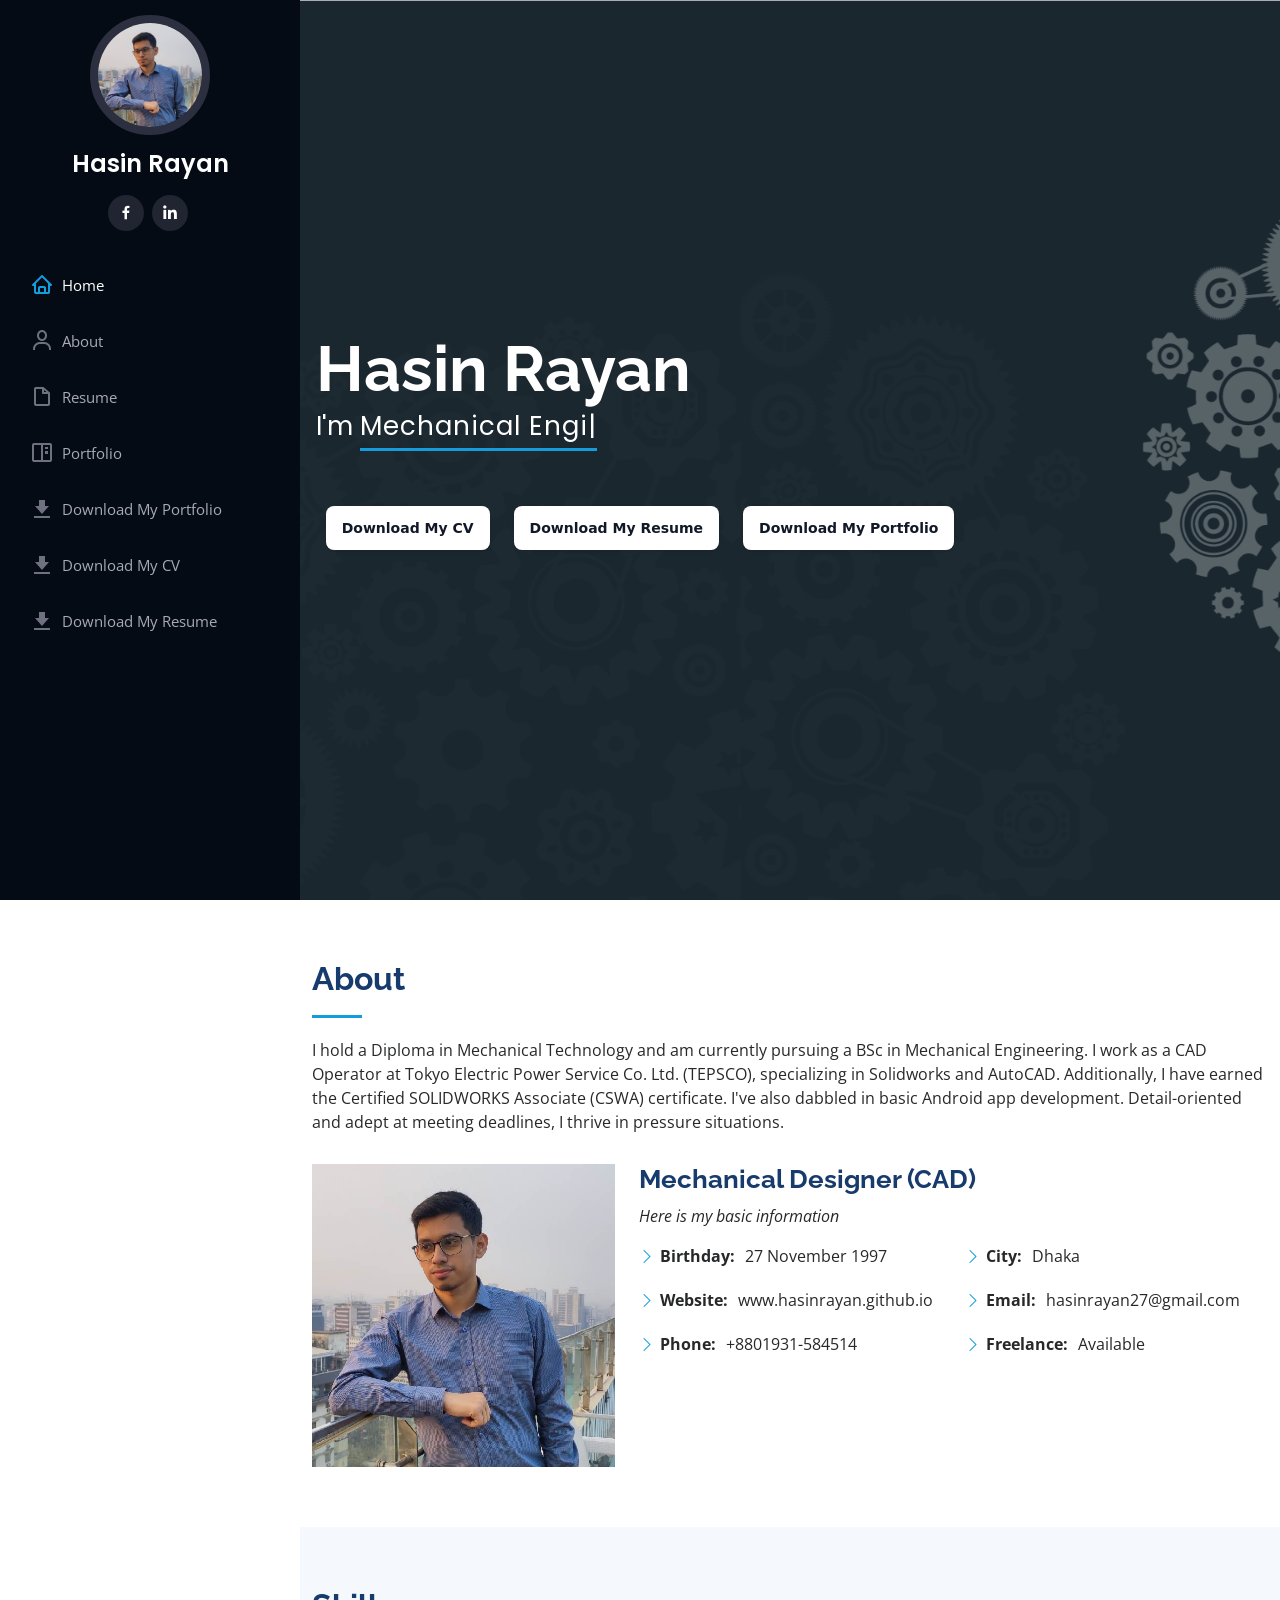
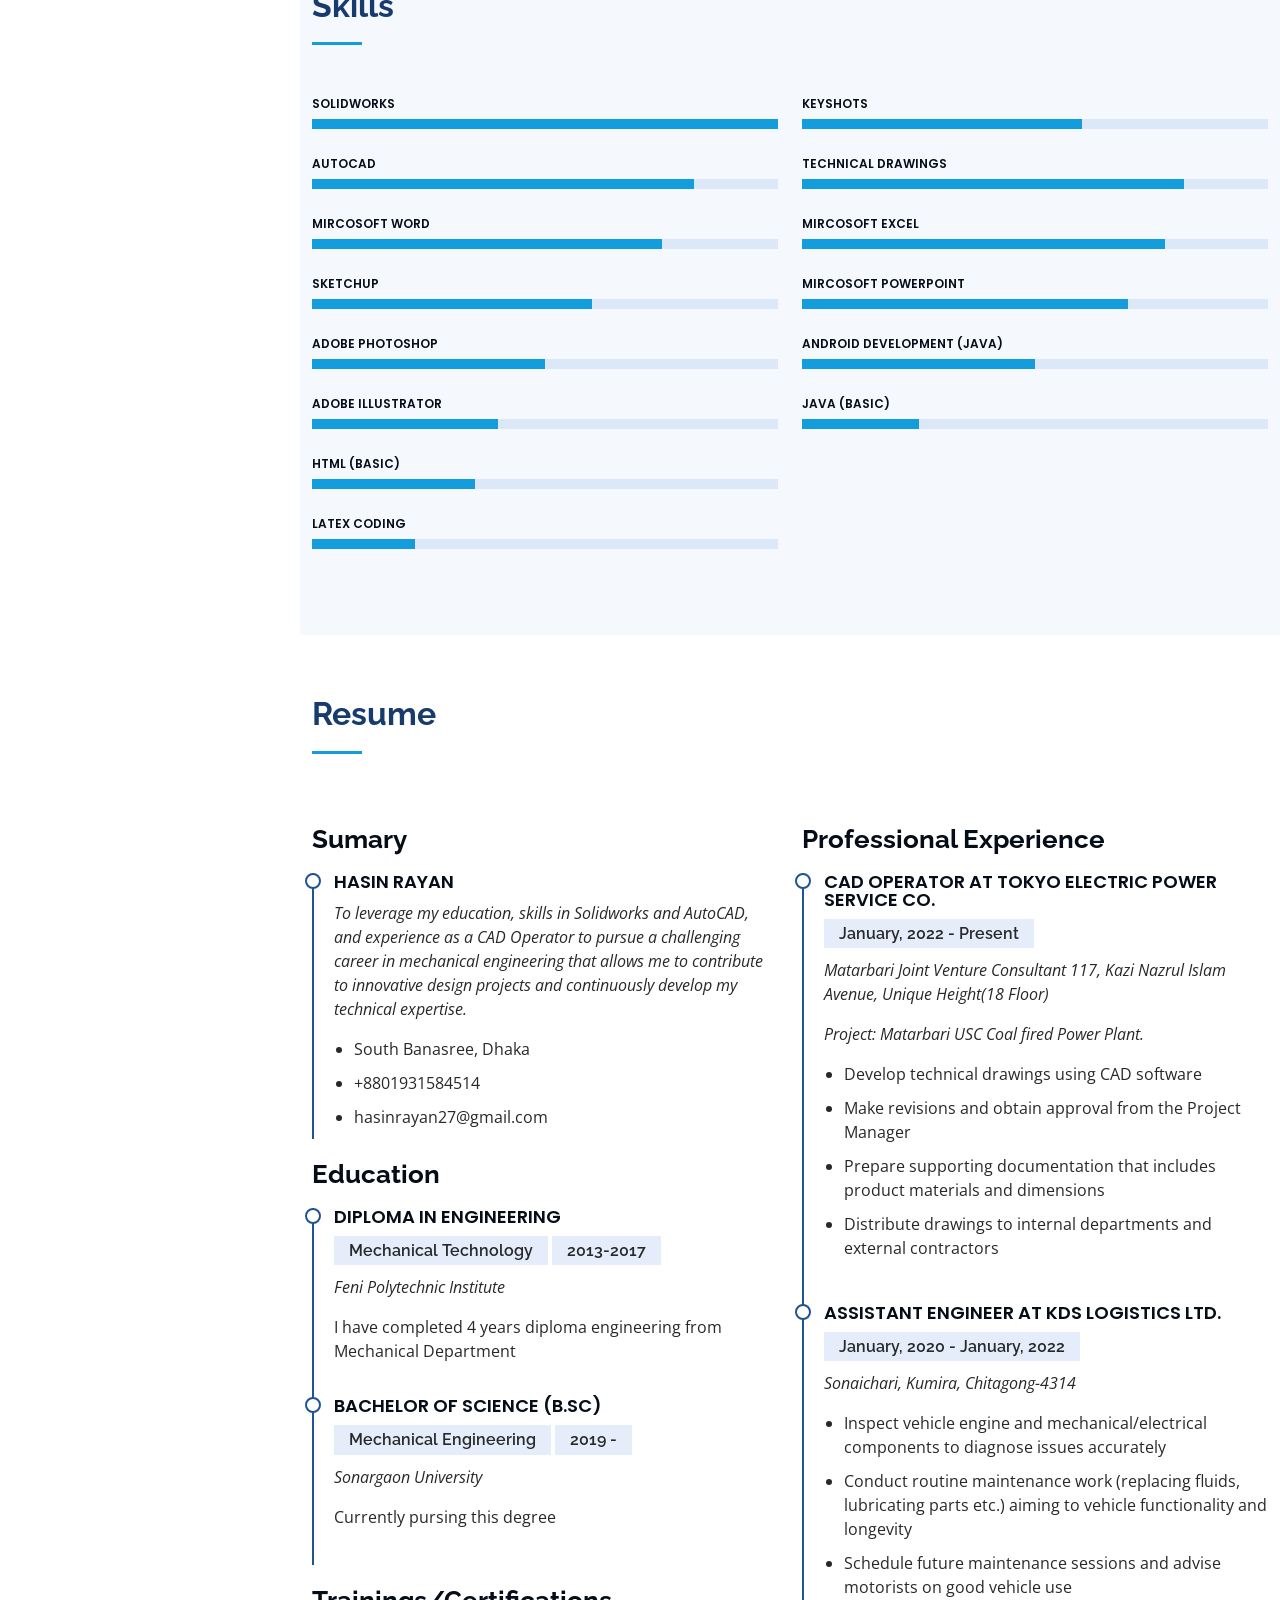
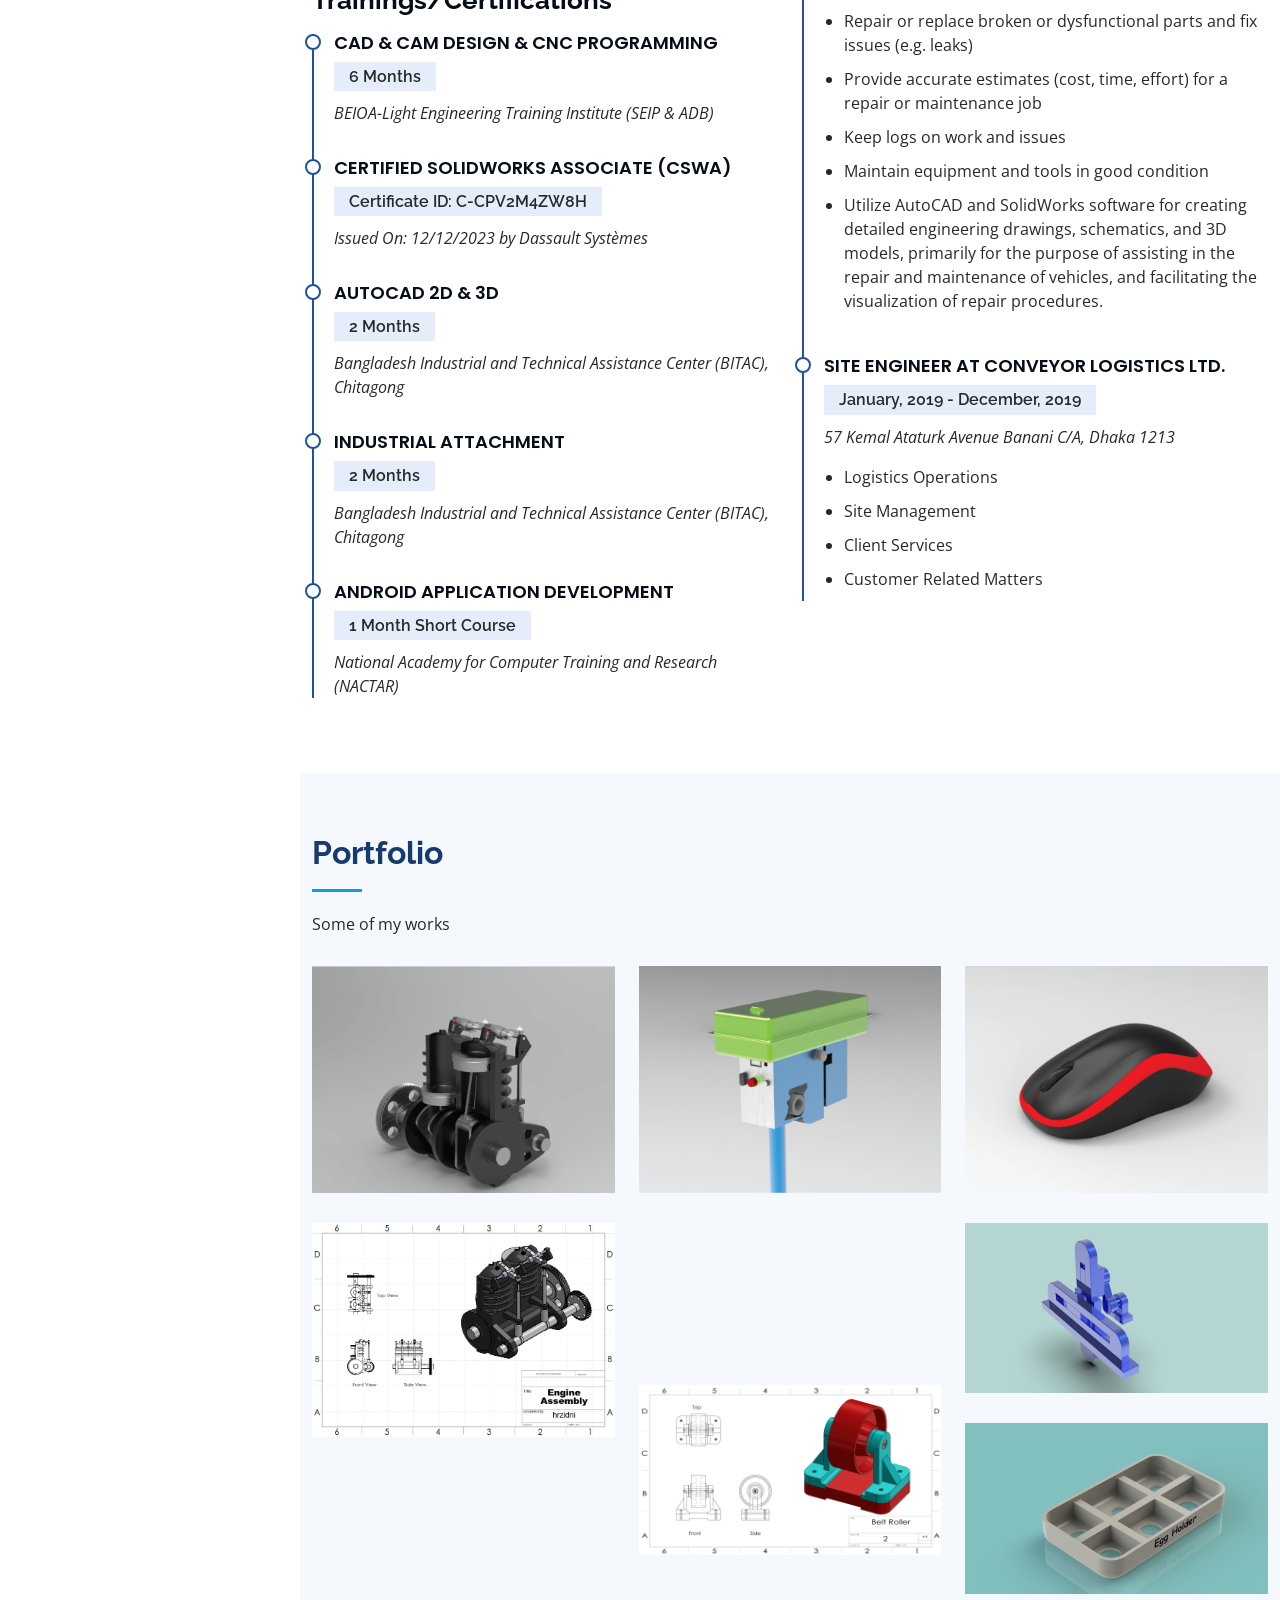
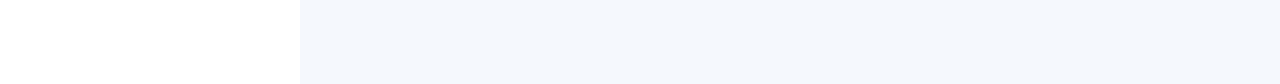
==== commit 41ae5db5: "Update index.html !!" ====
--- a/index.html
+++ b/index.html
@@ -123,6 +123,7 @@
   <section id="hero" class="d-flex flex-column justify-content-center align-items-center">
     <div class="loader-container">
       <div class="loader"></div>
+      <div class="loader-text">Loading...</div>
     </div>
     <div class="hero-container" data-aos="fade-in">
       <h1>Hasin Rayan</h1>
@@ -158,7 +159,7 @@
             <img src="assets/img/profile-img.jpg" class="img-fluid" alt="">
           </div>
           <div class="col-lg-8 pt-4 pt-lg-0 content" data-aos="fade-left">
-            <h3>Mechanical Desinger (CAD)</h3>
+            <h3>Mechanical Designer (CAD)</h3>
             <p class="fst-italic">
               Here is my basic information
             </p>
--- a/assets/css/style.css
+++ b/assets/css/style.css
@@ -1115,6 +1115,9 @@
   height: 50px;
   animation: spin 1s linear infinite;
 }
+.loader-text {
+  margin-top: 10px; /* Adjust the spacing between loader and text */
+}
 
 @keyframes spin {
   0% { transform: rotate(0deg); }
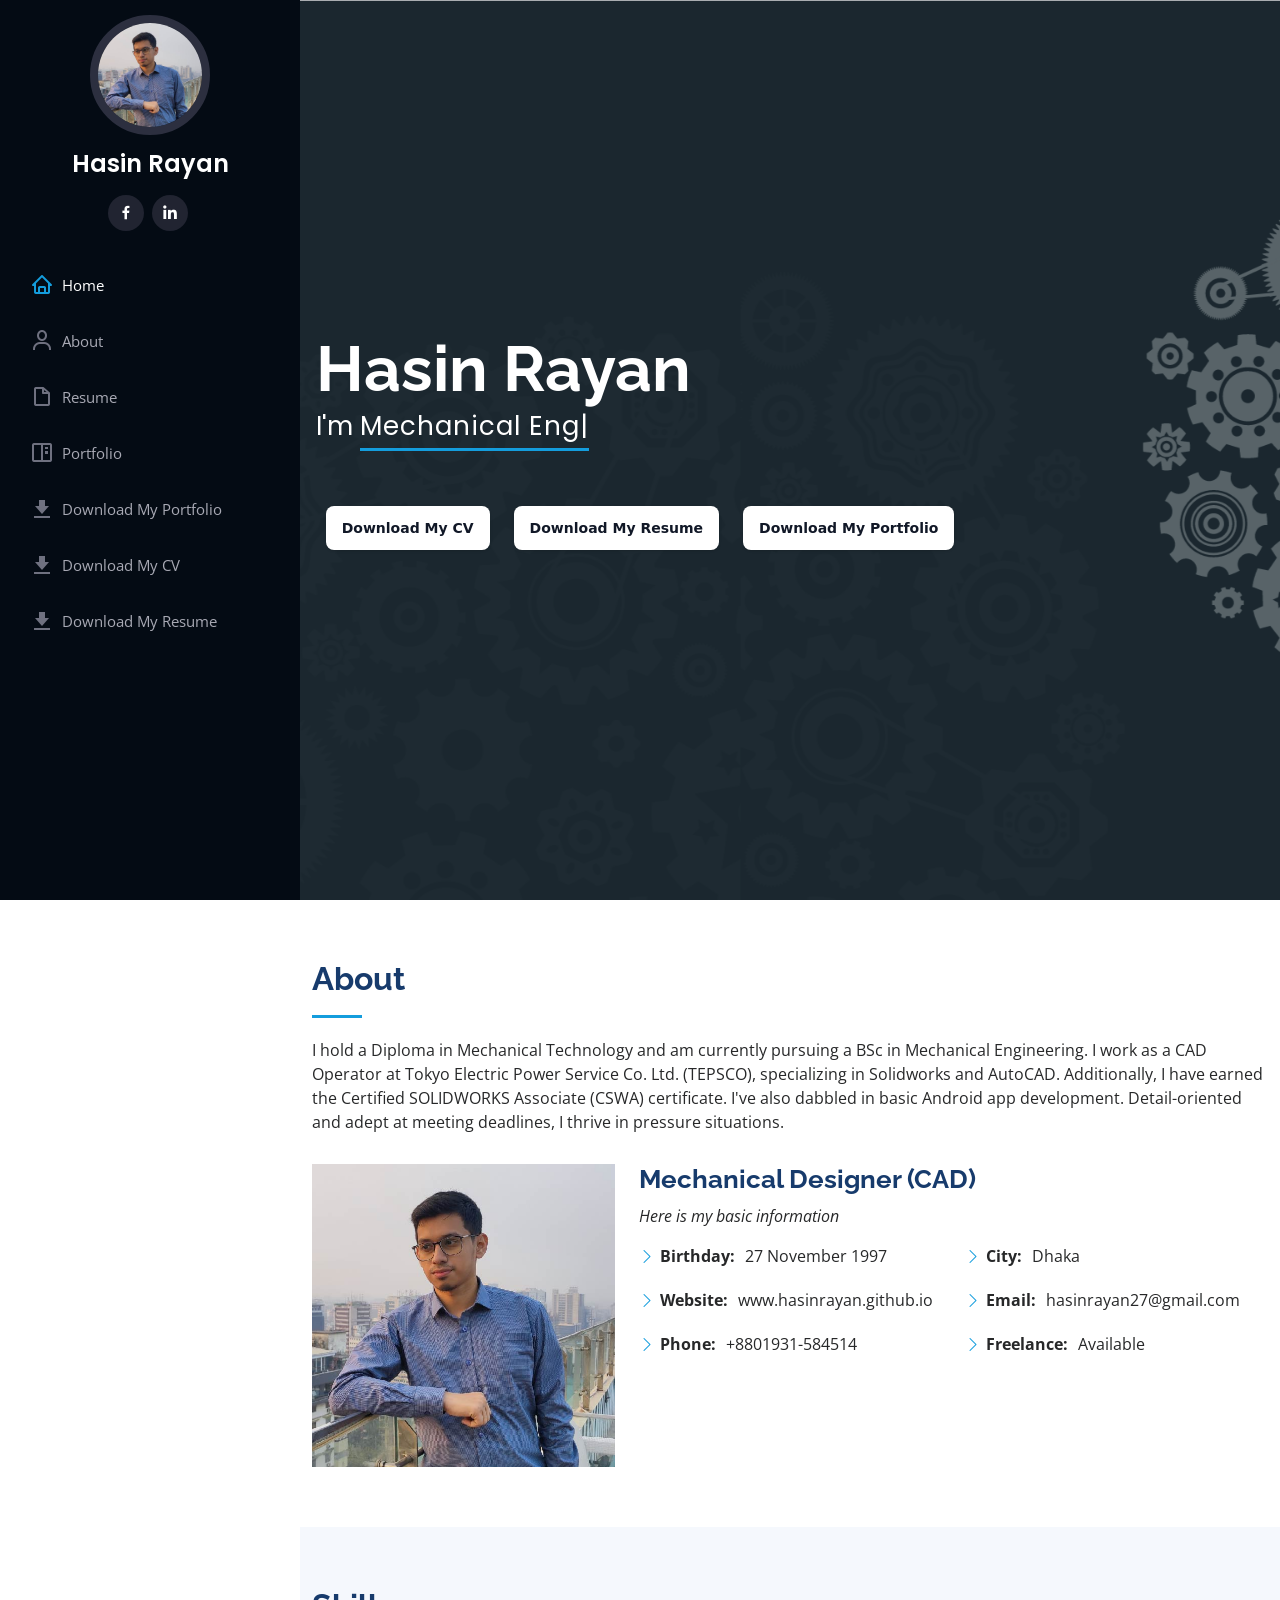
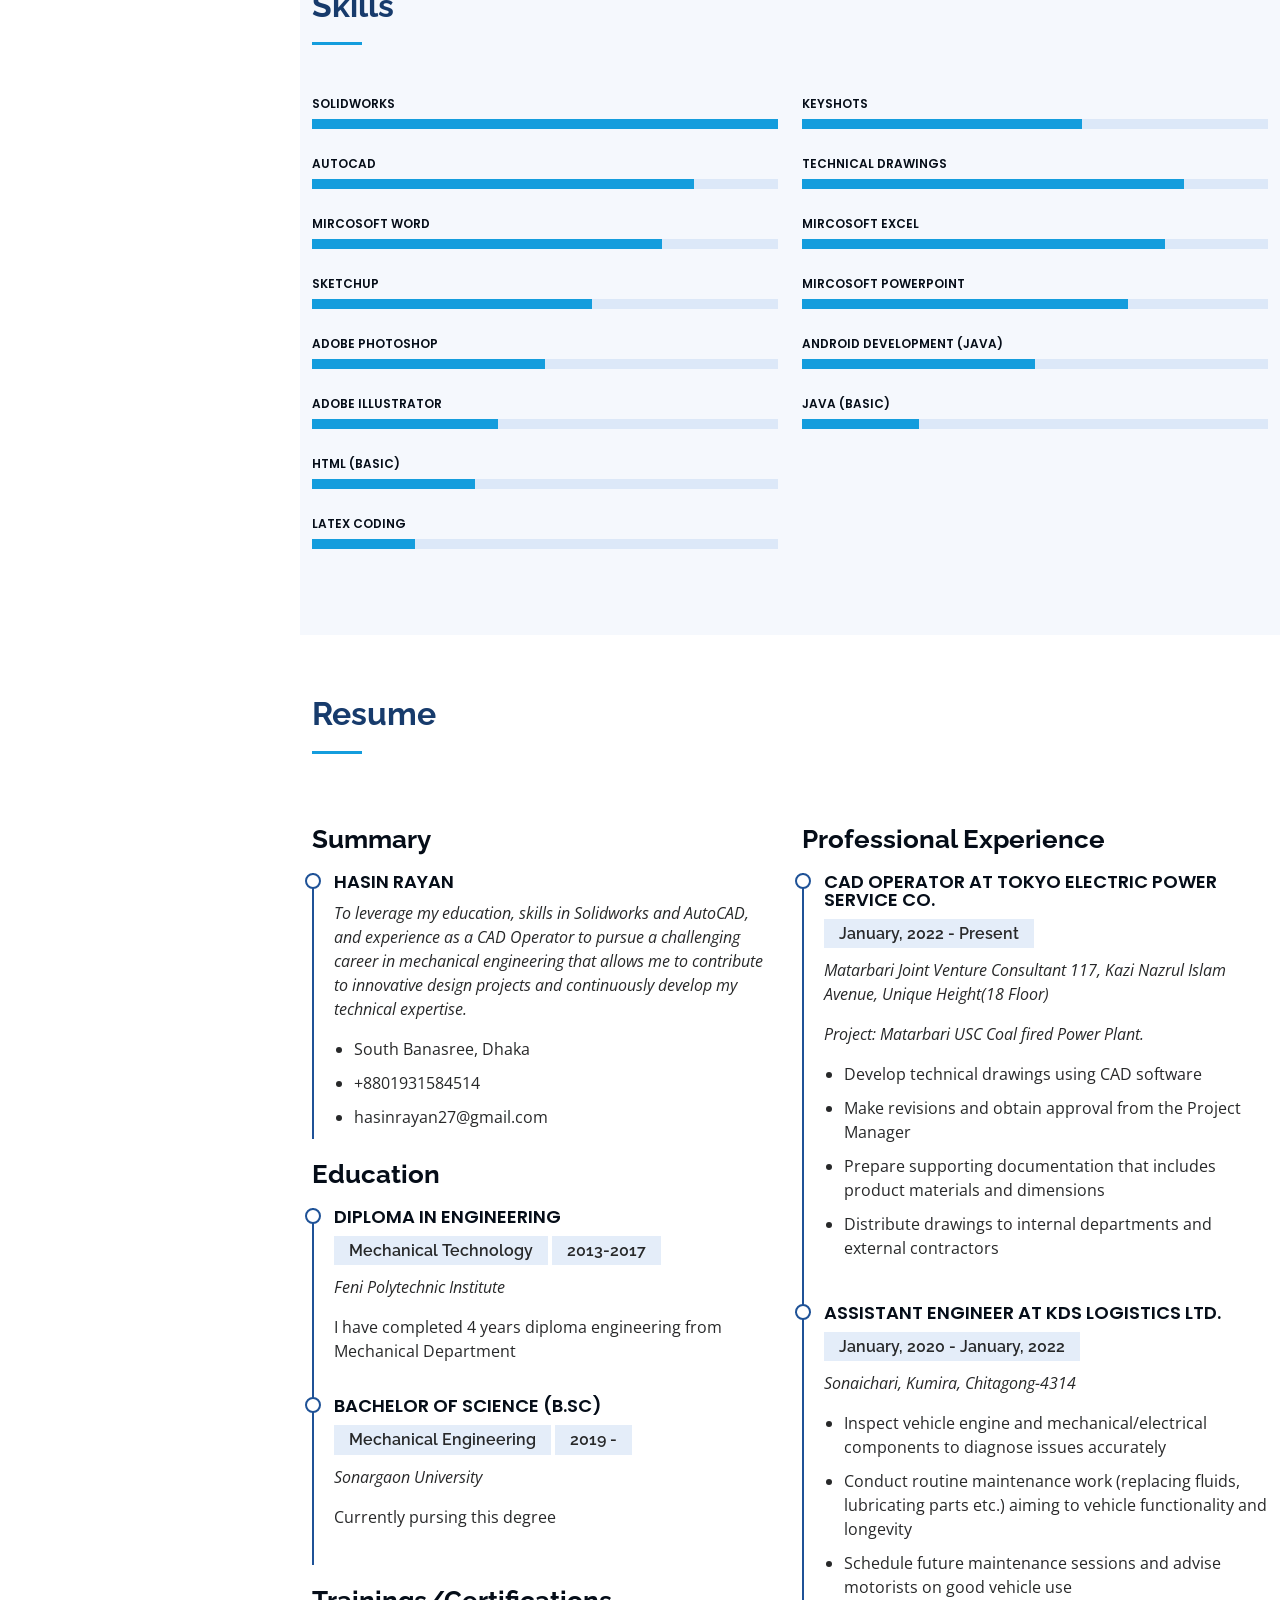
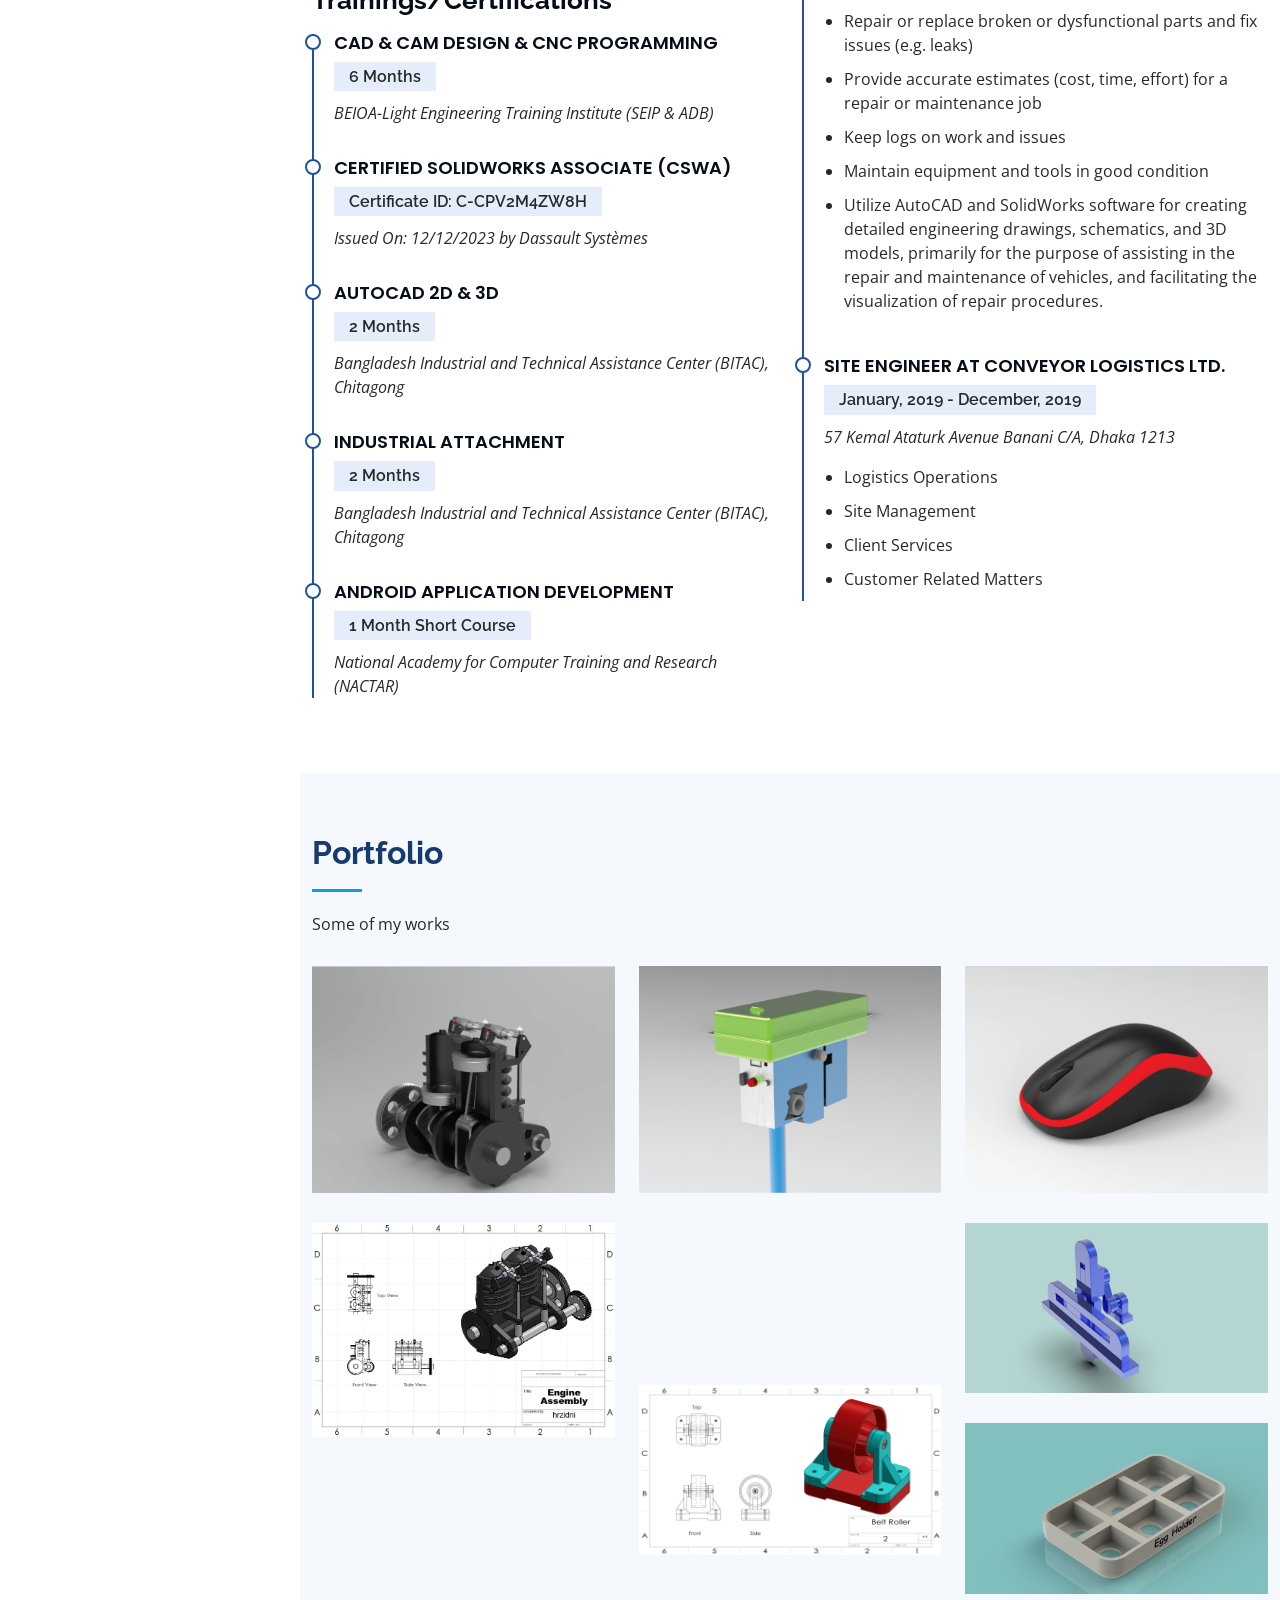
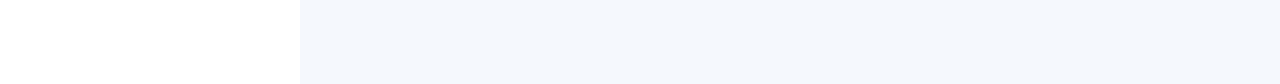
==== commit 6a85e590: "Update index.html" ====
--- a/index.html
+++ b/index.html
@@ -395,7 +395,7 @@
 
         <div class="row">
           <div class="col-lg-6" data-aos="fade-up">
-            <h3 class="resume-title">Sumary</h3>
+            <h3 class="resume-title">Summary</h3>
             <div class="resume-item pb-0">
               <h4>Hasin Rayan</h4>
               <p><em>To leverage my education, skills in Solidworks and AutoCAD, and experience as a CAD Operator to
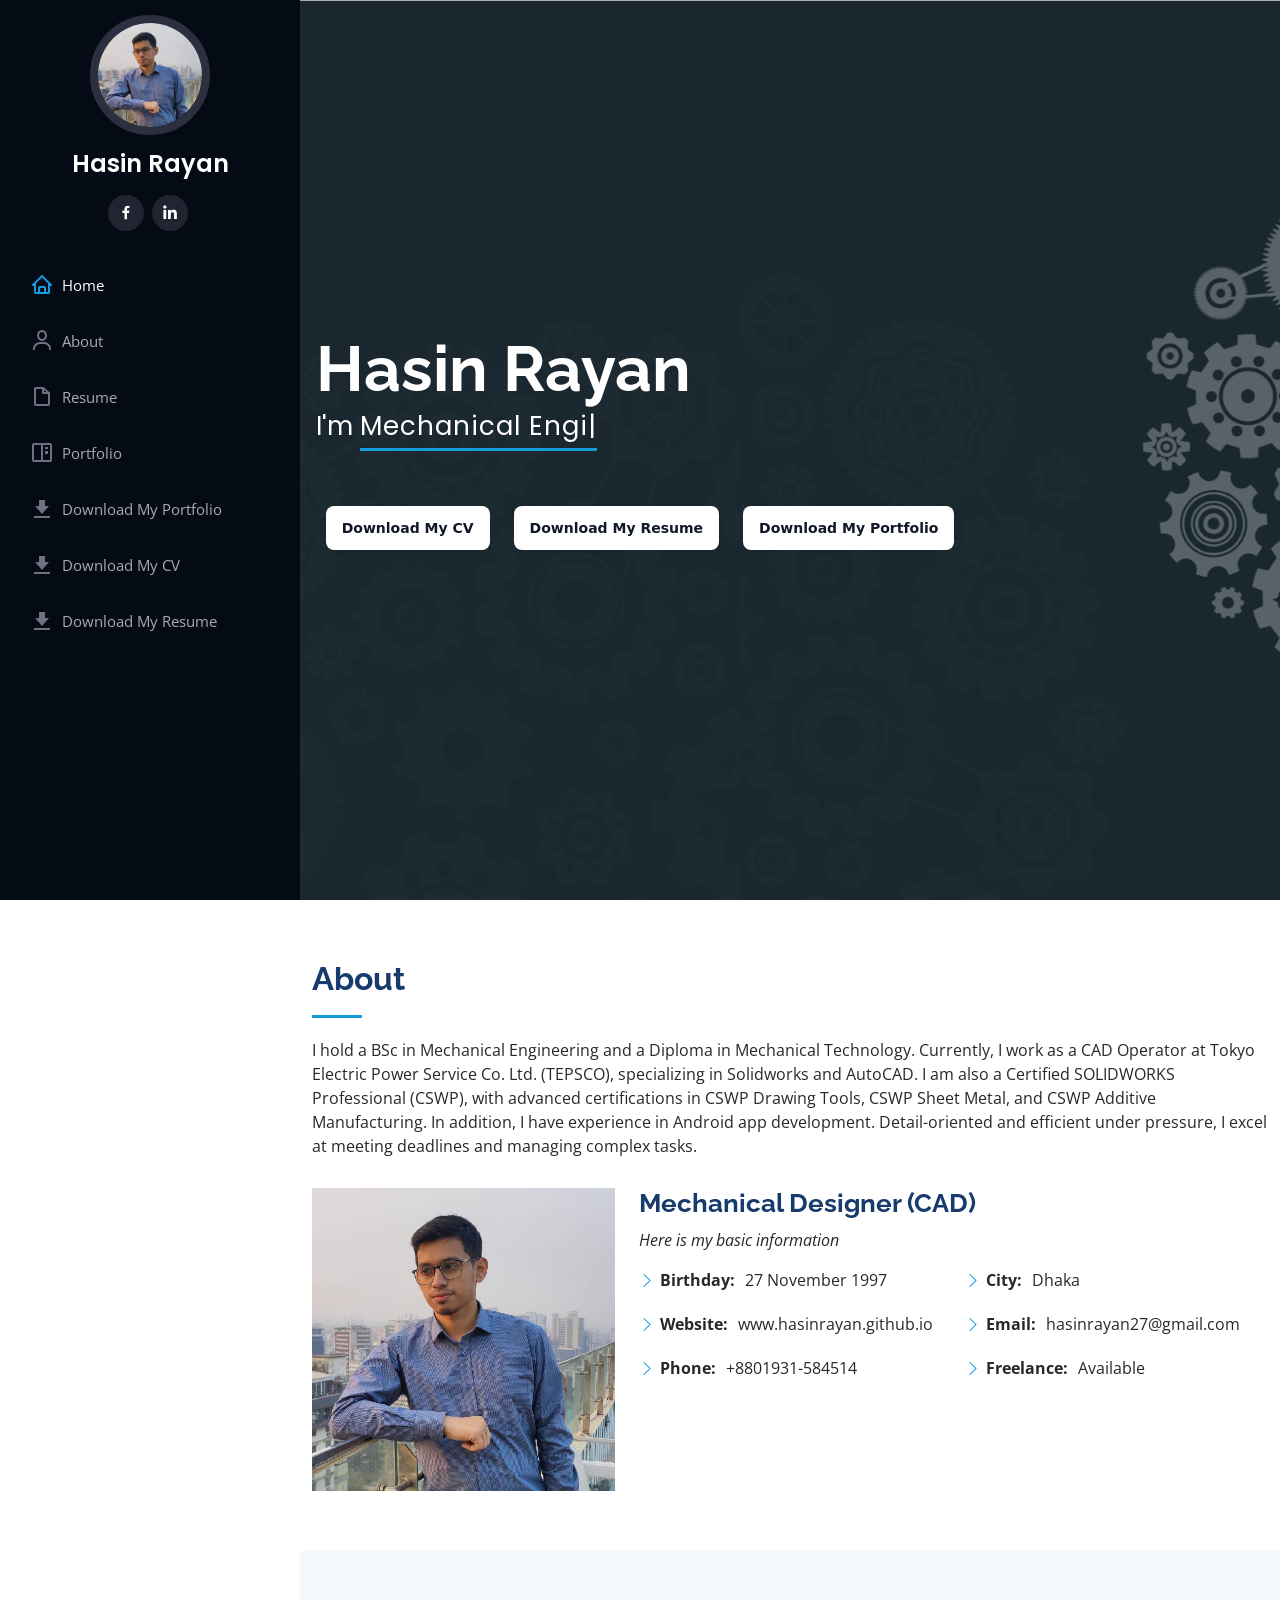
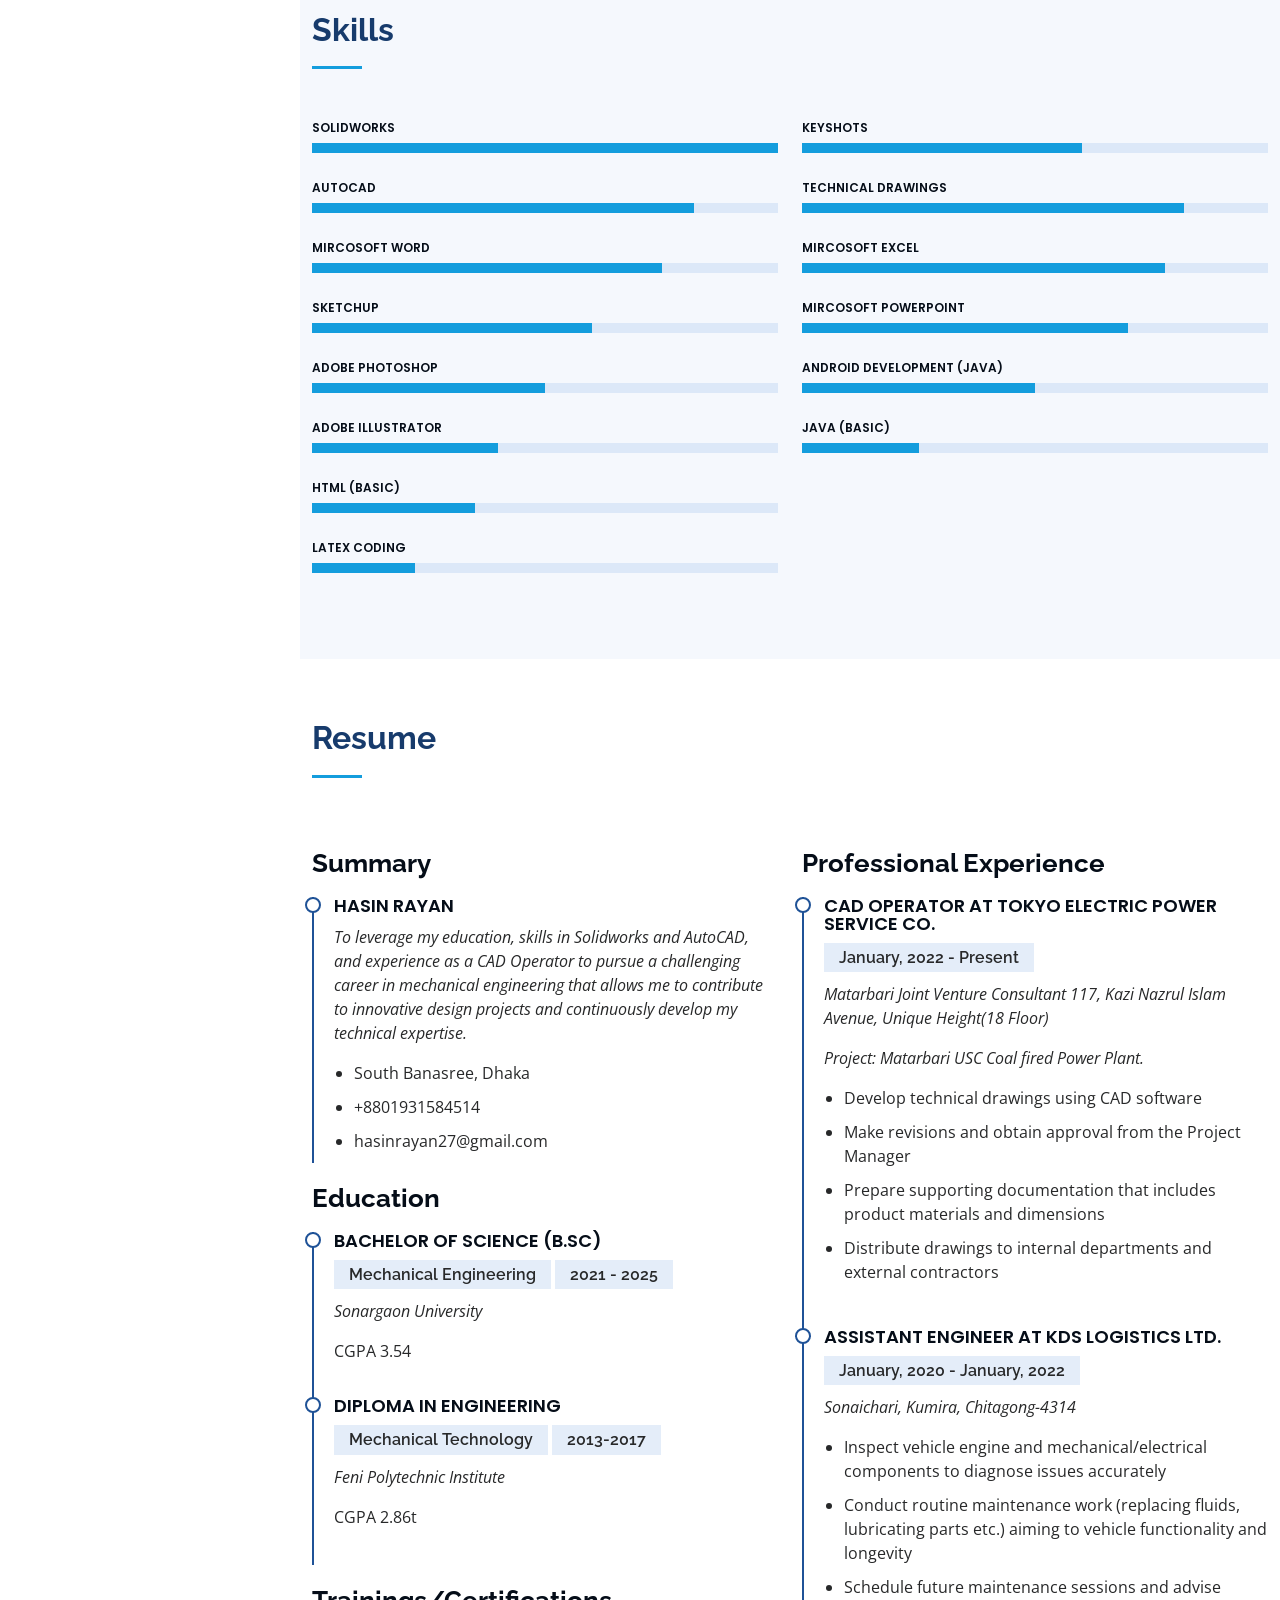
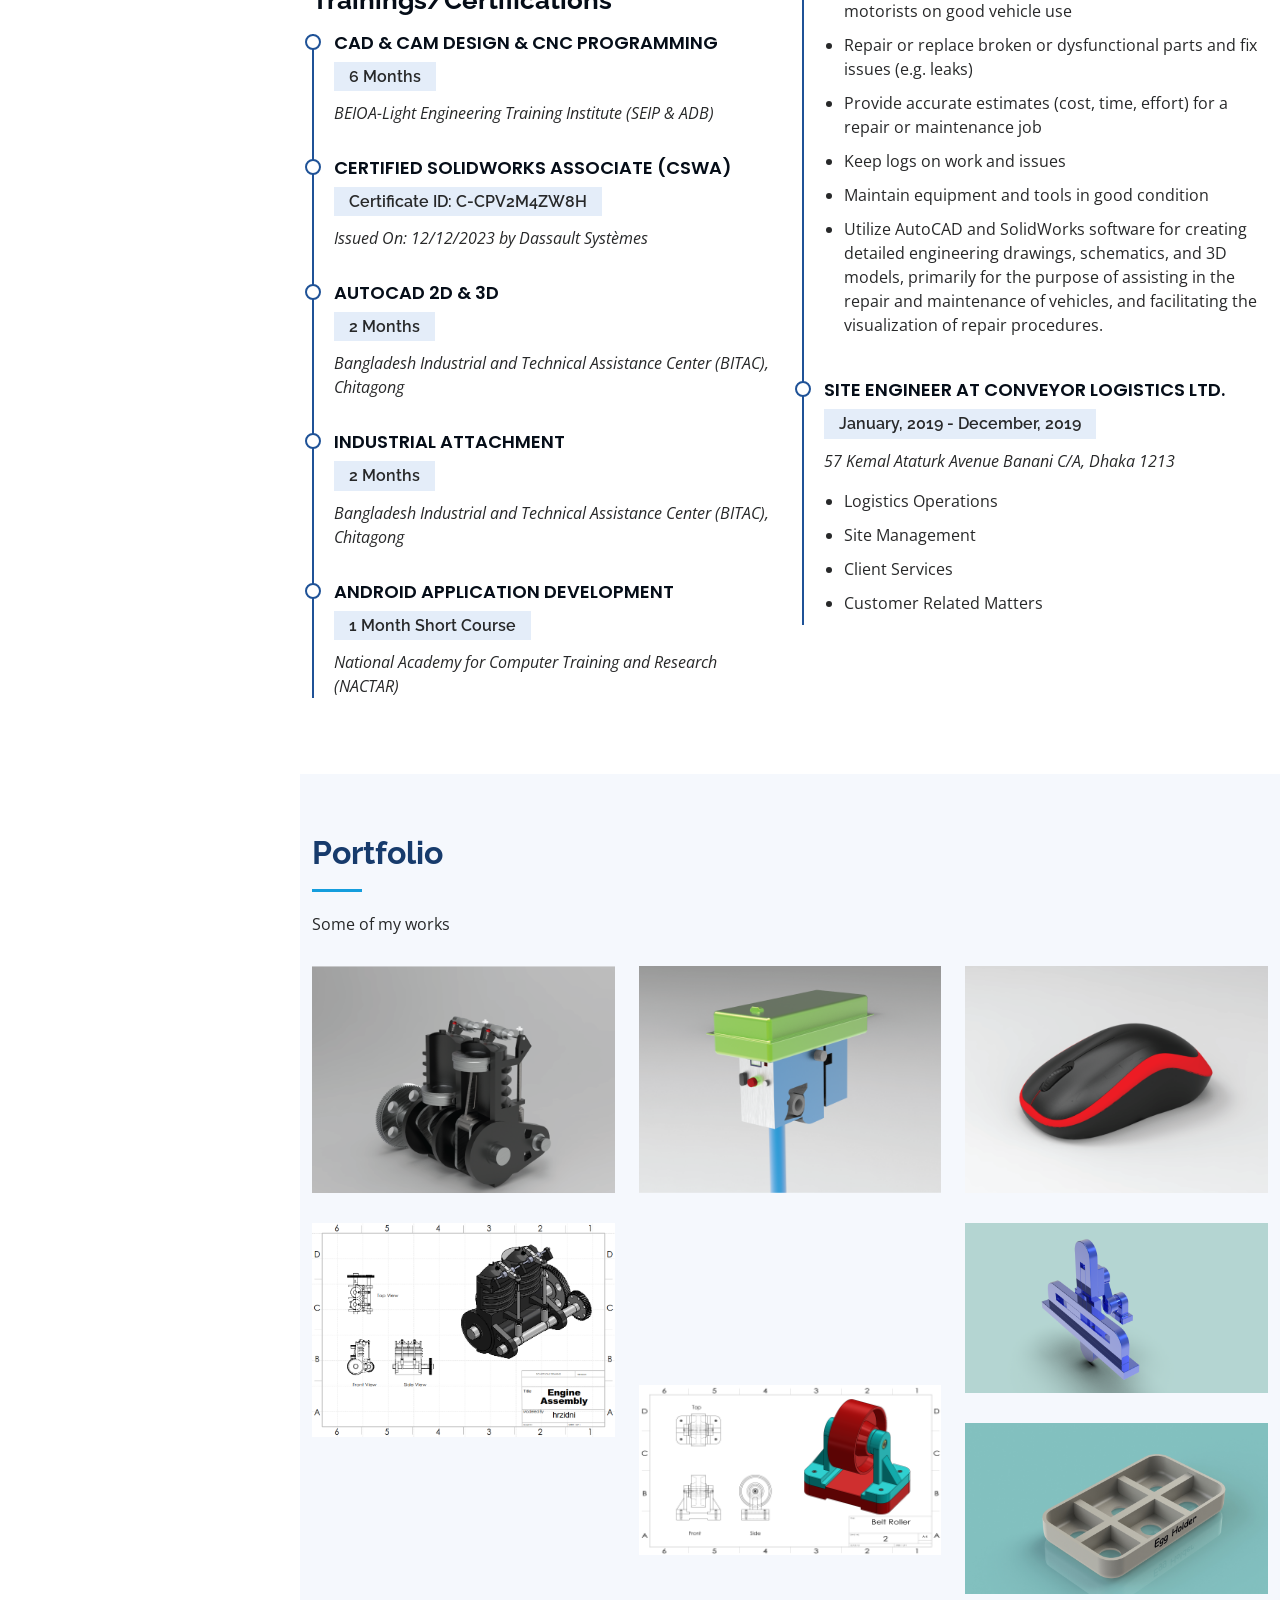
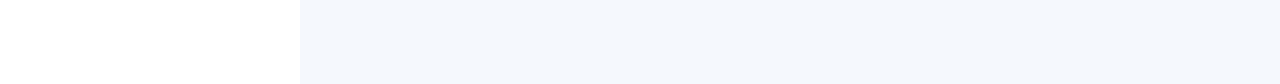
==== commit b8967fa4: "Update index.html" ====
--- a/index.html
+++ b/index.html
@@ -150,7 +150,7 @@
         <div class="section-title">
           <h2>About</h2>
           <p>
-            I hold a Diploma in Mechanical Technology and am currently pursuing a BSc in Mechanical Engineering. I work as a CAD Operator at Tokyo Electric Power Service Co. Ltd. (TEPSCO), specializing in Solidworks and AutoCAD. Additionally, I have earned the Certified SOLIDWORKS Associate (CSWA) certificate. I've also dabbled in basic Android app development. Detail-oriented and adept at meeting deadlines, I thrive in pressure situations.
+          I hold a BSc in Mechanical Engineering and a Diploma in Mechanical Technology. Currently, I work as a CAD Operator at Tokyo Electric Power Service Co. Ltd. (TEPSCO), specializing in Solidworks and AutoCAD. I am also a Certified SOLIDWORKS Professional (CSWP), with advanced certifications in CSWP Drawing Tools, CSWP Sheet Metal, and CSWP Additive Manufacturing. In addition, I have experience in Android app development. Detail-oriented and efficient under pressure, I excel at meeting deadlines and managing complex tasks.
           </p>
         </div>
 
@@ -409,20 +409,21 @@
             </div>
 
             <h3 class="resume-title">Education</h3>
+		    <div class="resume-item">
+              <h4>Bachelor of Science (B.Sc)</h4>
+              <h5>Mechanical Engineering</h5>
+              <h5>2021 - 2025</h5>
+              <p><em>Sonargaon University</em></p>
+              <p>CGPA 3.54</p>
+            </div>
             <div class="resume-item">
               <h4>Diploma in Engineering</h4>
               <h5>Mechanical Technology</h5>
               <h5>2013-2017</h5>
               <p><em>Feni Polytechnic Institute</em></p>
-              <p>I have completed 4 years diploma engineering from Mechanical Department</p>
-            </div>
-            <div class="resume-item">
-              <h4>Bachelor of Science (B.Sc)</h4>
-              <h5>Mechanical Engineering</h5>
-              <h5>2019 - </h5>
-              <p><em>Sonargaon University</em></p>
-              <p>Currently pursing this degree</p>
-            </div>
+              <p>CGPA 2.86t</p>
+            </div>
+
             <h3 class="resume-title">Trainings/Certifications</h3>
             <div class="resume-item">
               <h4>CAD & CAM Design & CNC Programming</h4>
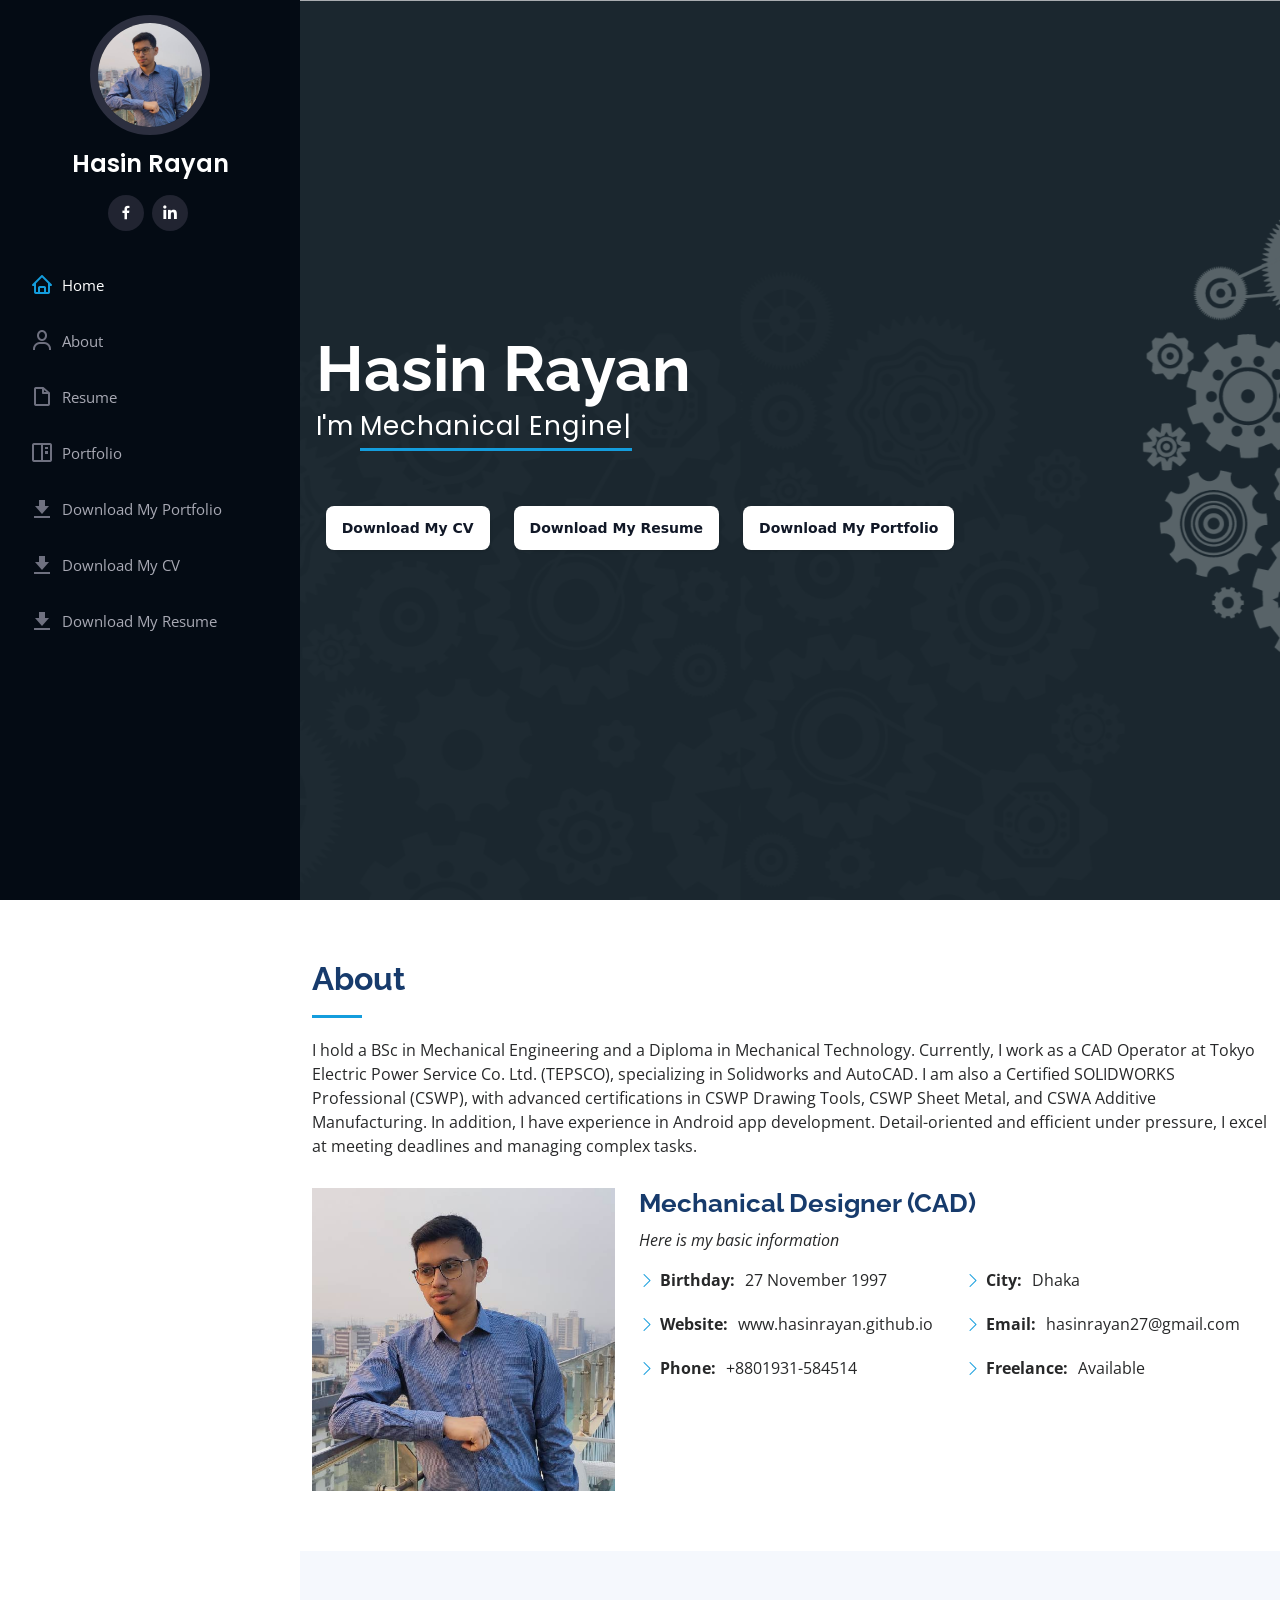
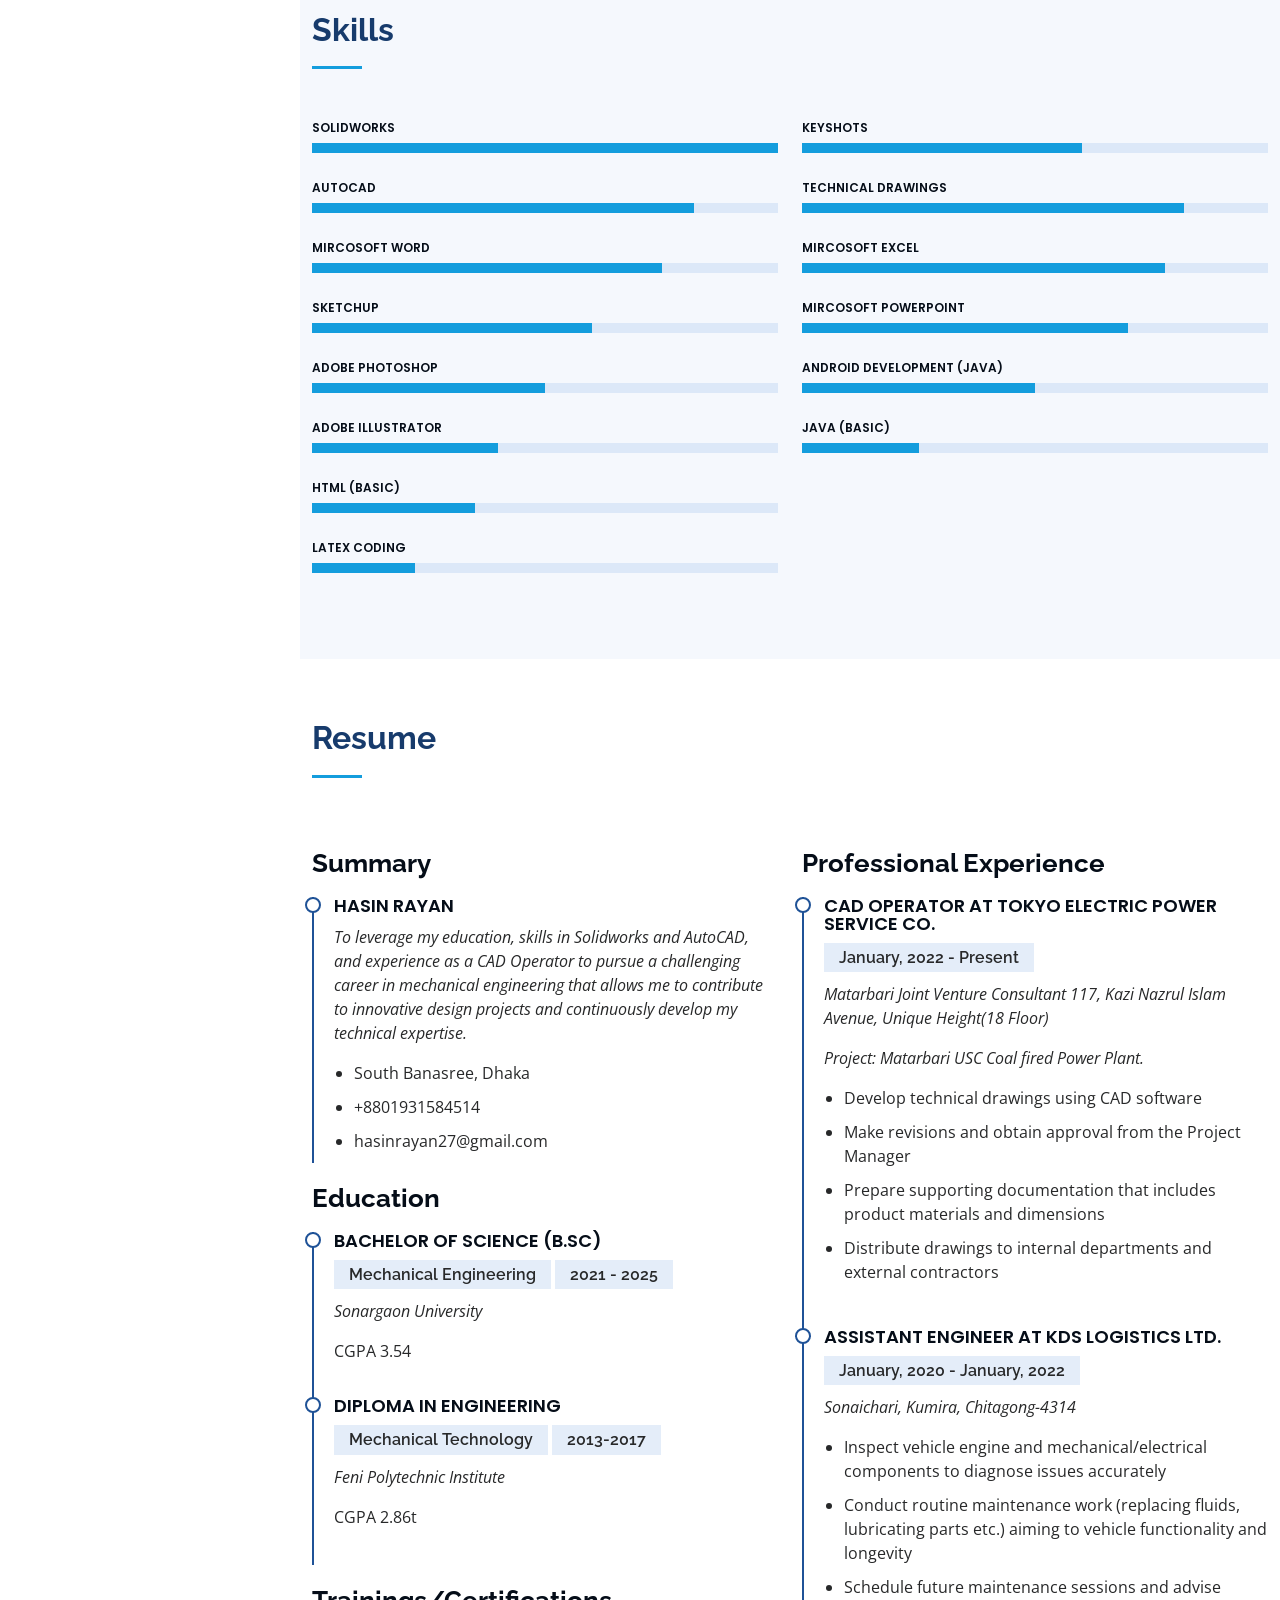
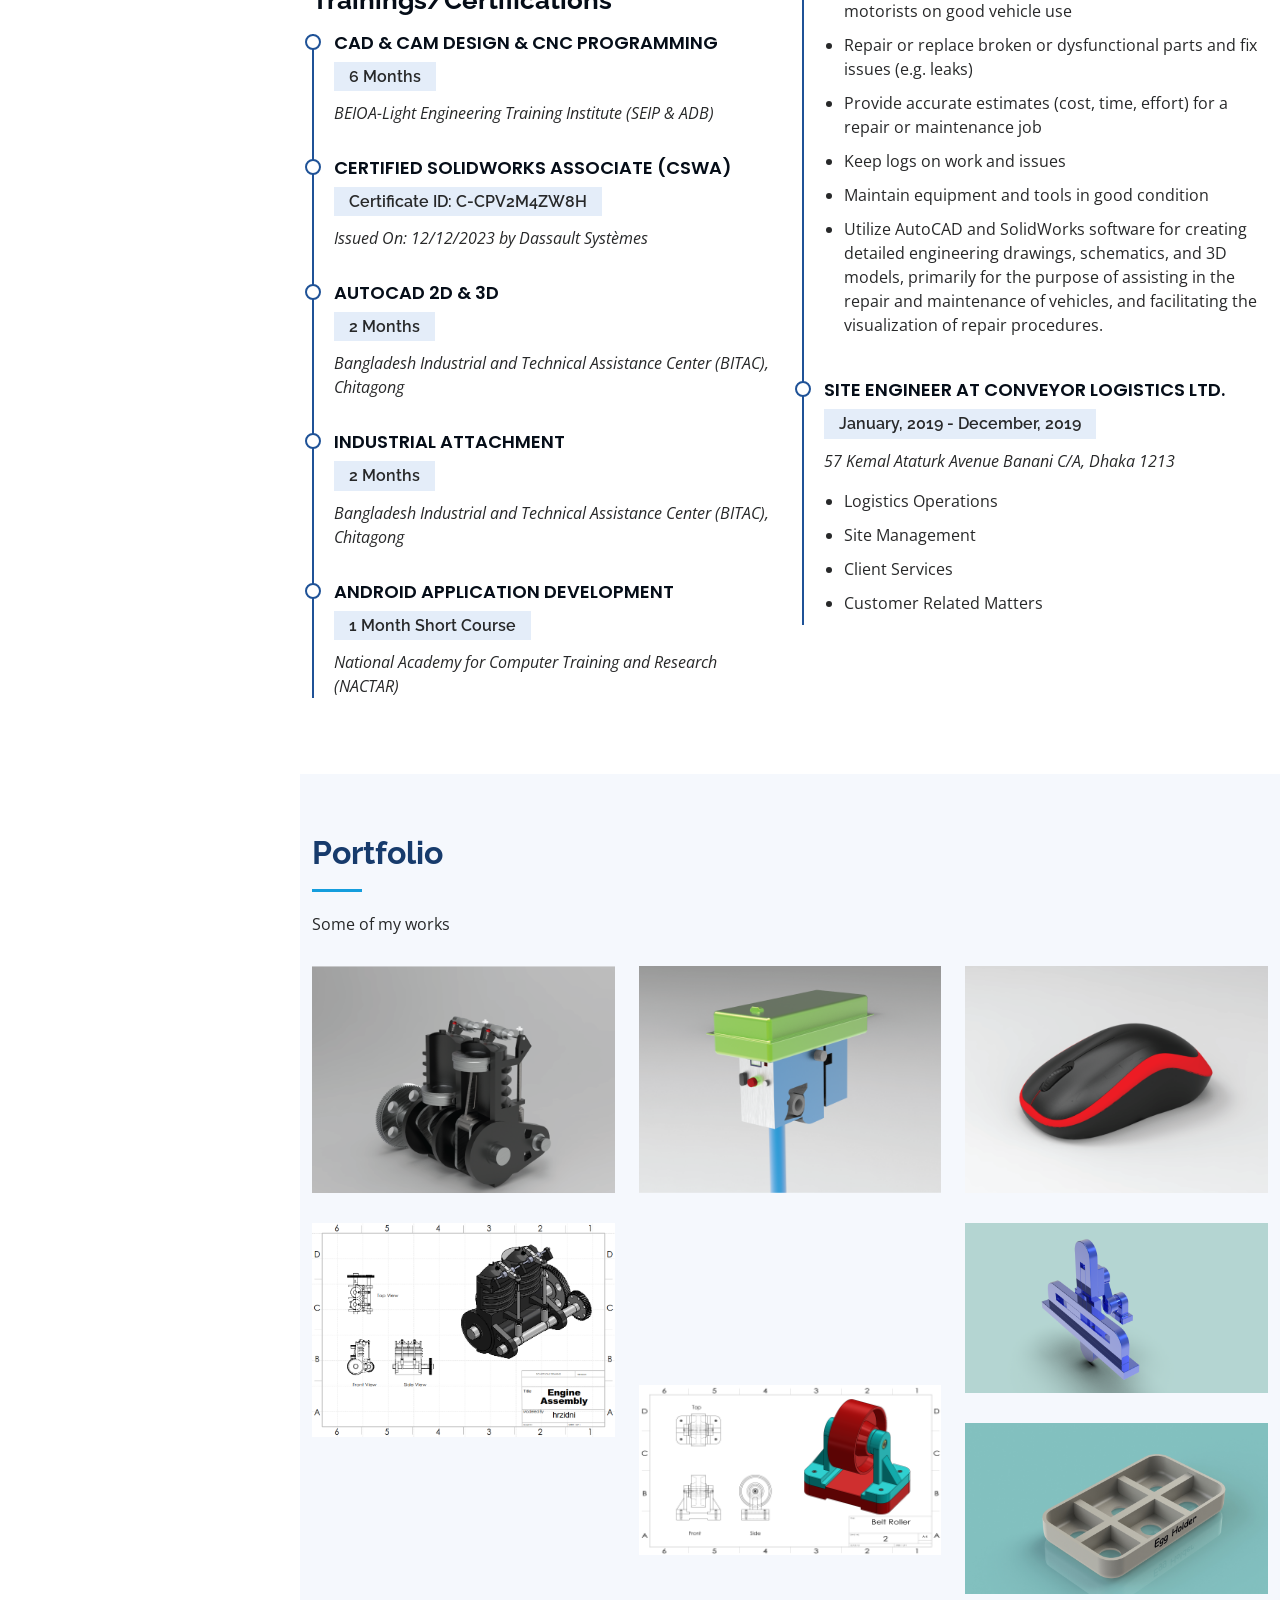
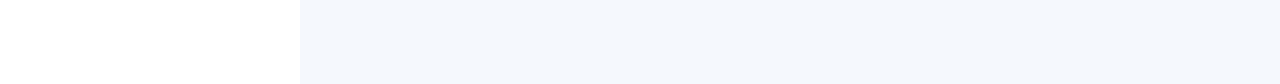
==== commit b4d46379: "Update index.html" ====
--- a/index.html
+++ b/index.html
@@ -150,7 +150,7 @@
         <div class="section-title">
           <h2>About</h2>
           <p>
-          I hold a BSc in Mechanical Engineering and a Diploma in Mechanical Technology. Currently, I work as a CAD Operator at Tokyo Electric Power Service Co. Ltd. (TEPSCO), specializing in Solidworks and AutoCAD. I am also a Certified SOLIDWORKS Professional (CSWP), with advanced certifications in CSWP Drawing Tools, CSWP Sheet Metal, and CSWP Additive Manufacturing. In addition, I have experience in Android app development. Detail-oriented and efficient under pressure, I excel at meeting deadlines and managing complex tasks.
+          I hold a BSc in Mechanical Engineering and a Diploma in Mechanical Technology. Currently, I work as a CAD Operator at Tokyo Electric Power Service Co. Ltd. (TEPSCO), specializing in Solidworks and AutoCAD. I am also a Certified SOLIDWORKS Professional (CSWP), with advanced certifications in CSWP Drawing Tools, CSWP Sheet Metal, and CSWA Additive Manufacturing. In addition, I have experience in Android app development. Detail-oriented and efficient under pressure, I excel at meeting deadlines and managing complex tasks.
           </p>
         </div>
 
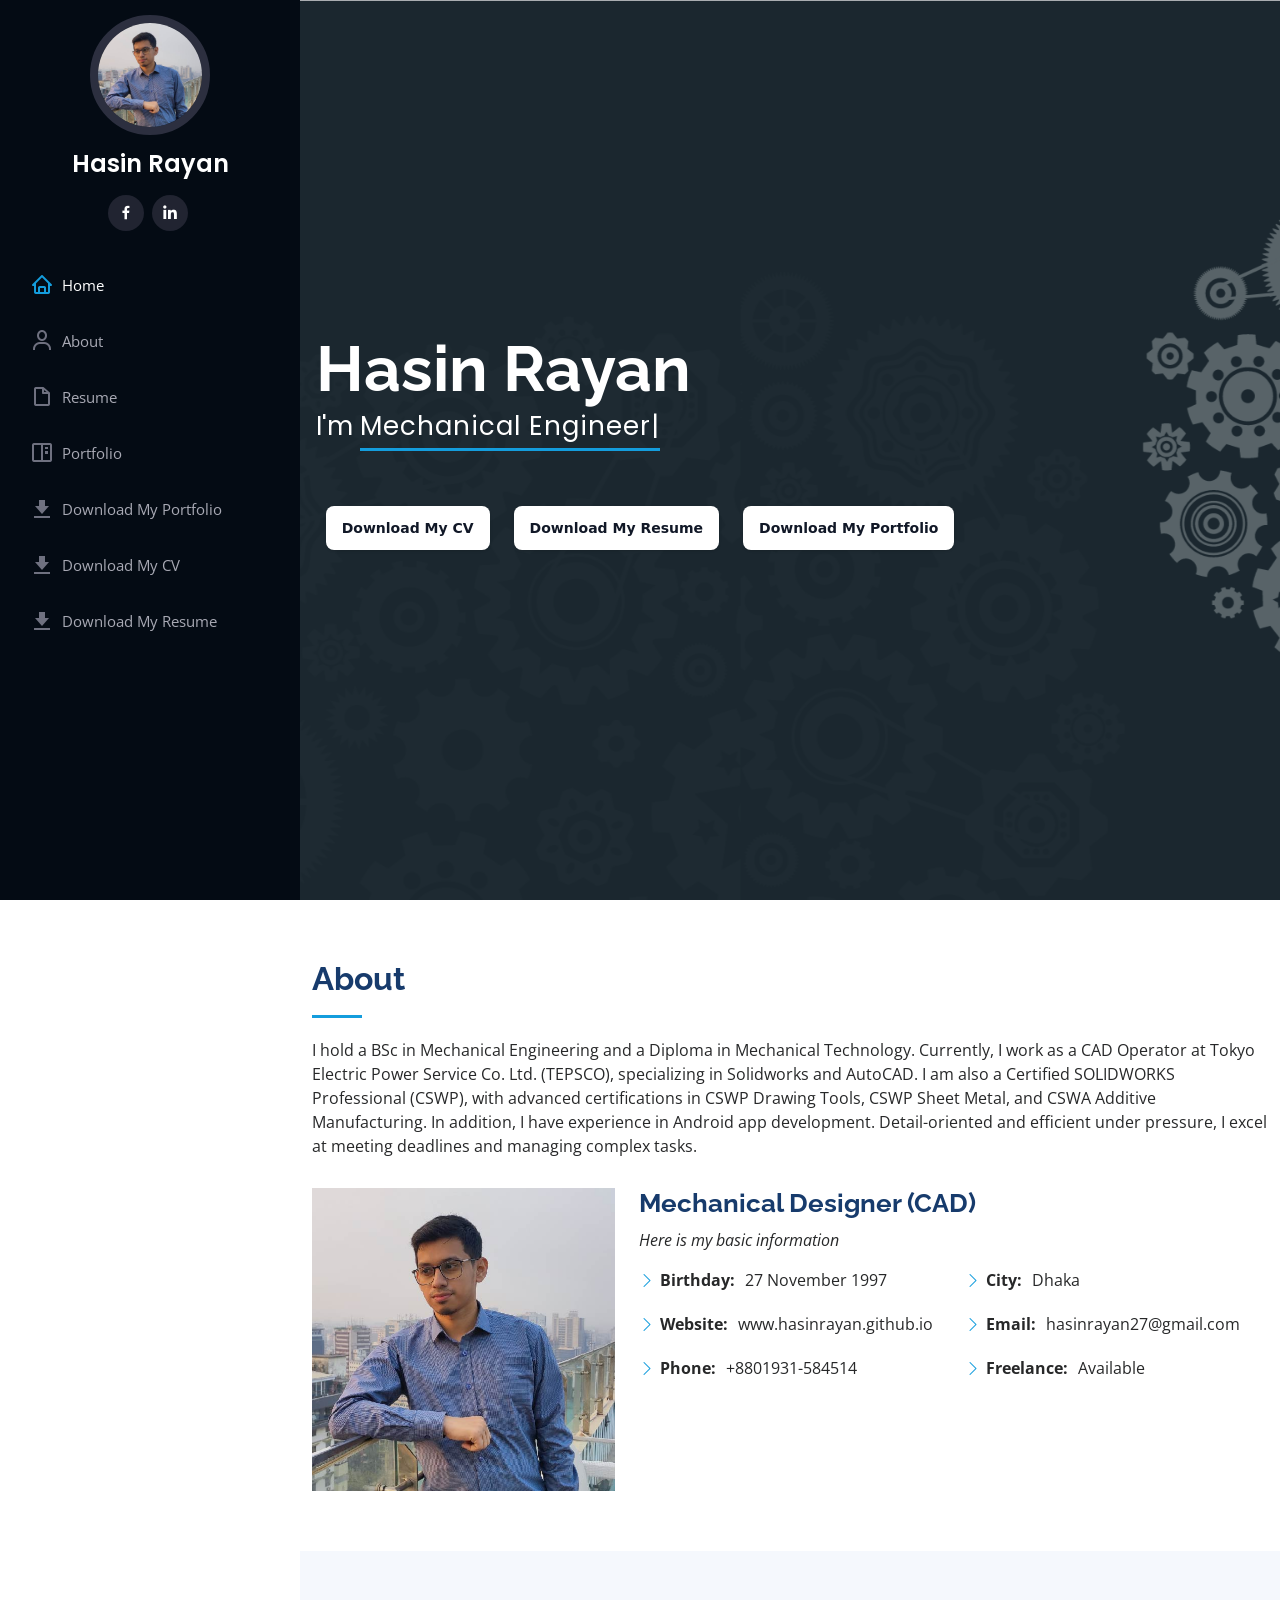
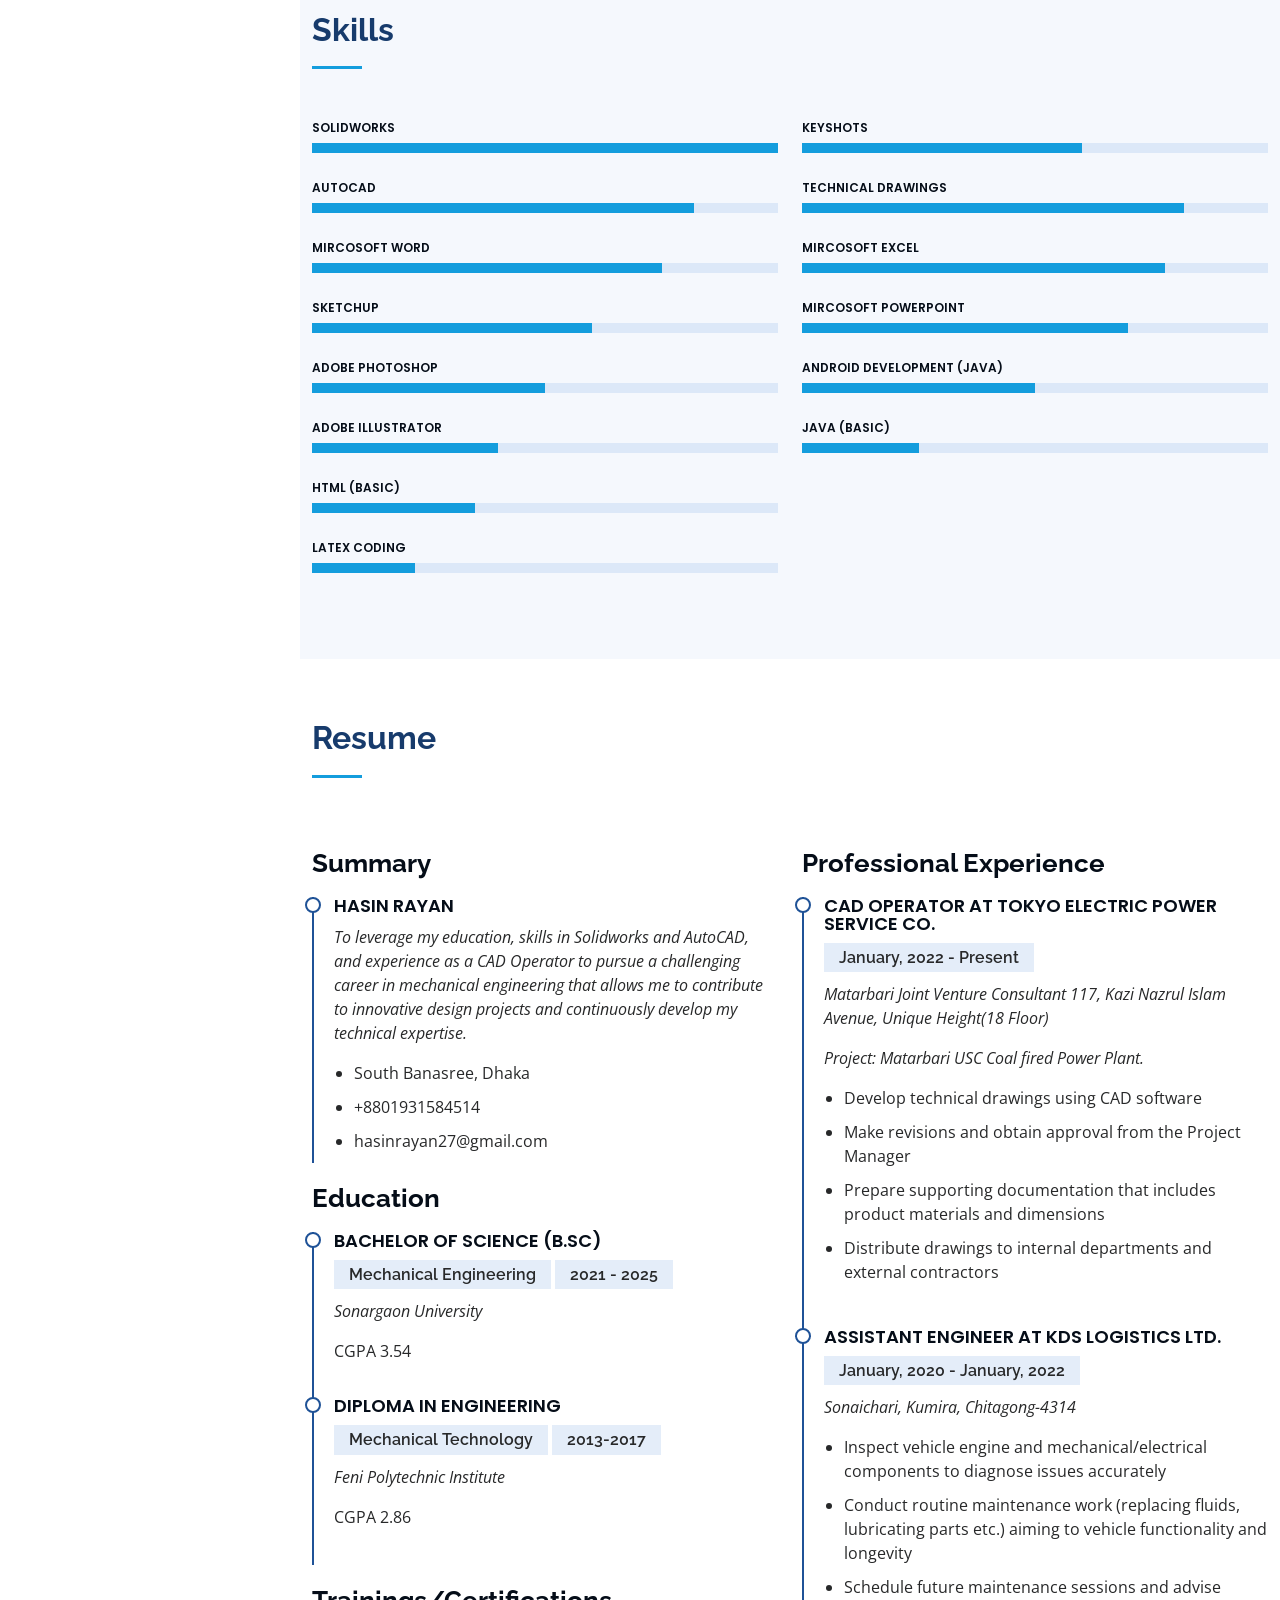
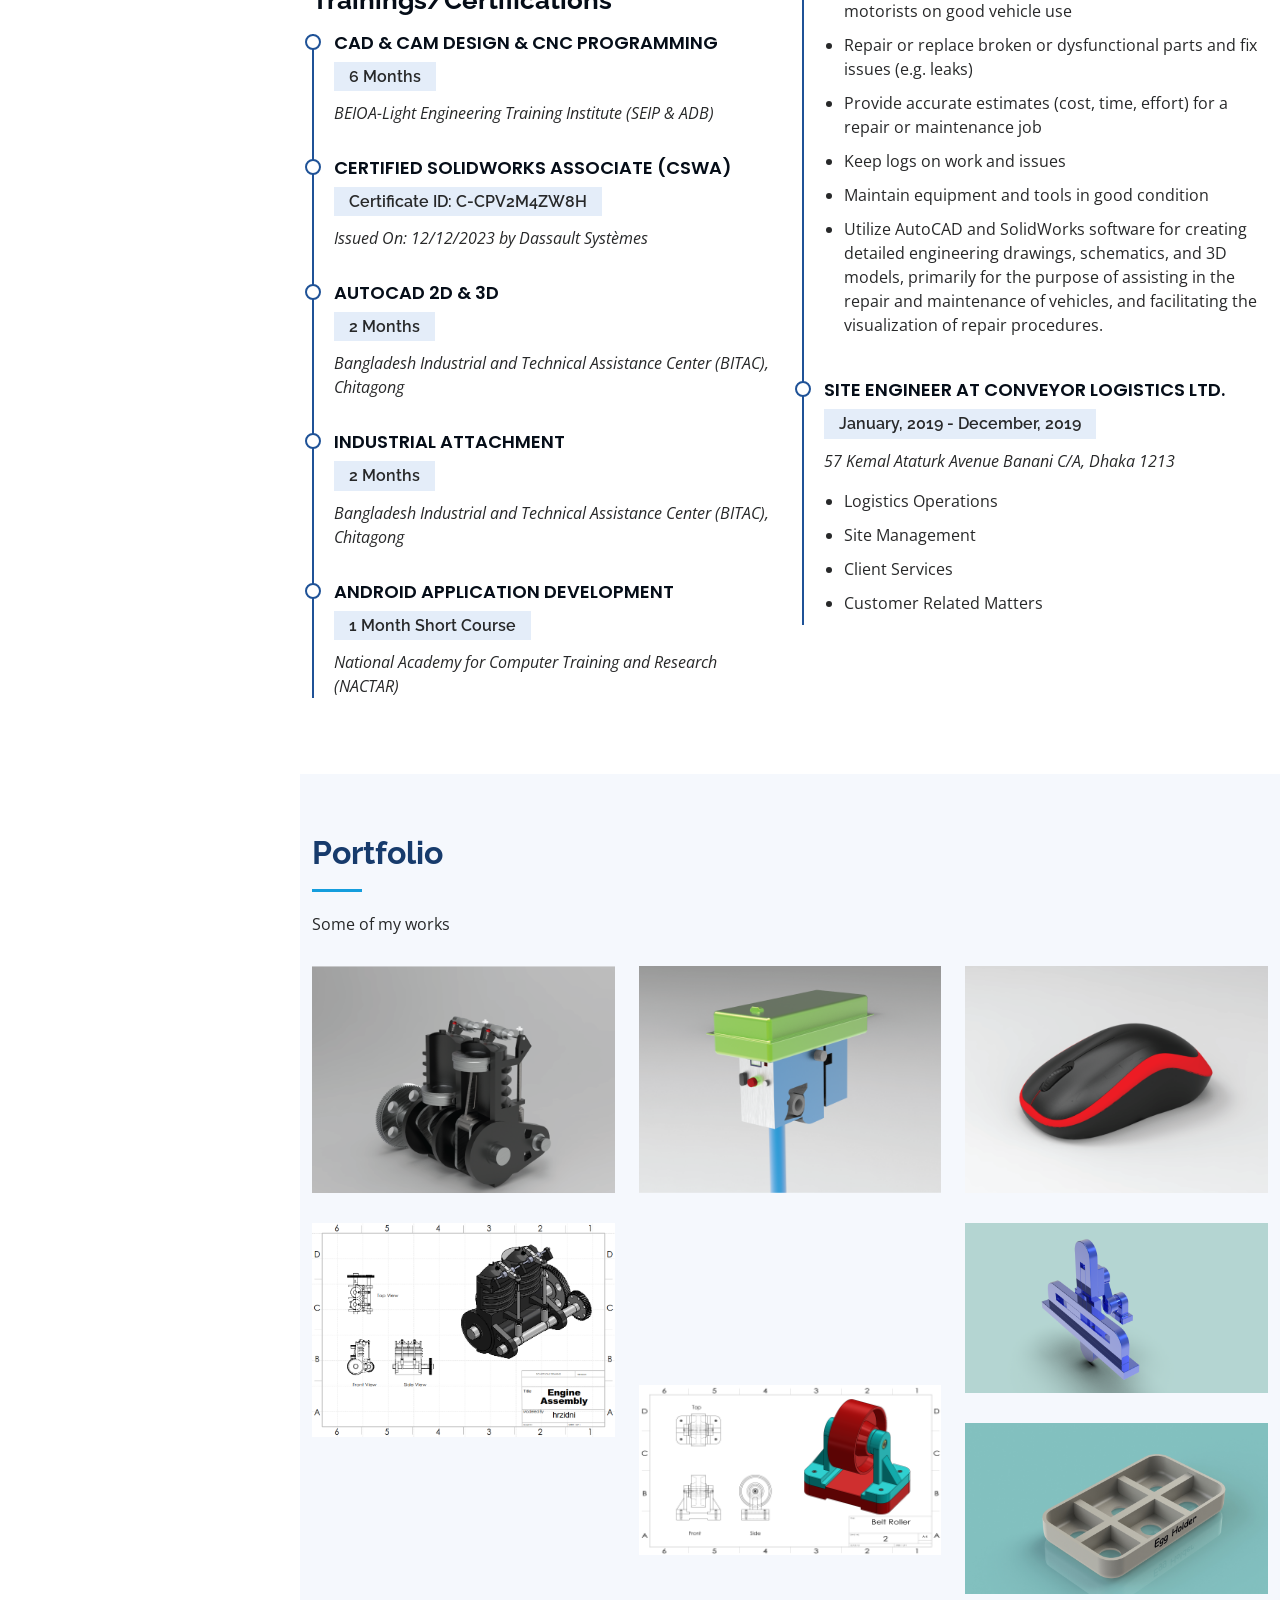
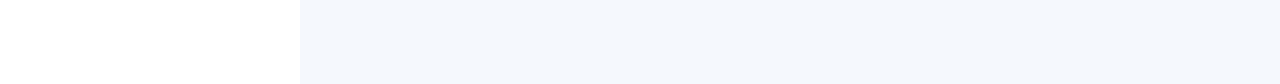
==== commit 315c5d7a: "Update index.html" ====
--- a/index.html
+++ b/index.html
@@ -421,7 +421,7 @@
               <h5>Mechanical Technology</h5>
               <h5>2013-2017</h5>
               <p><em>Feni Polytechnic Institute</em></p>
-              <p>CGPA 2.86t</p>
+              <p>CGPA 2.86</p>
             </div>
 
             <h3 class="resume-title">Trainings/Certifications</h3>
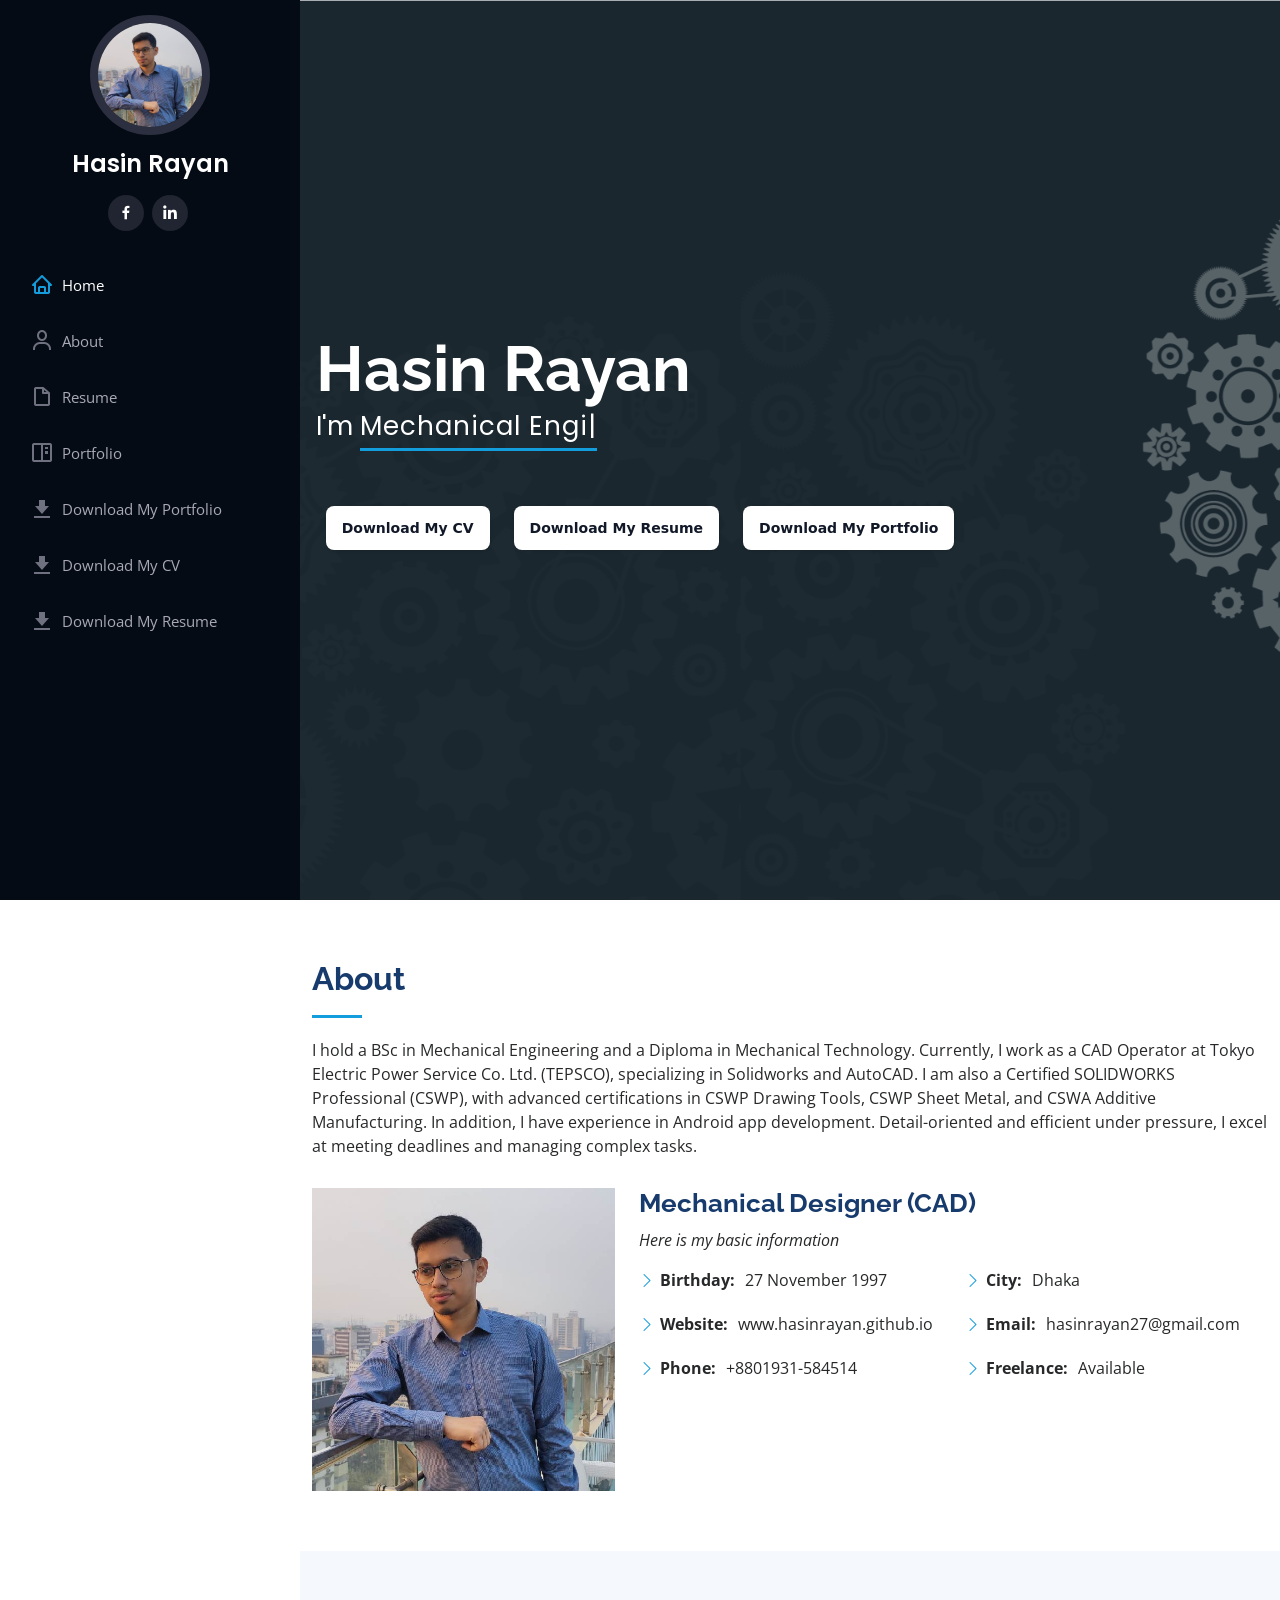
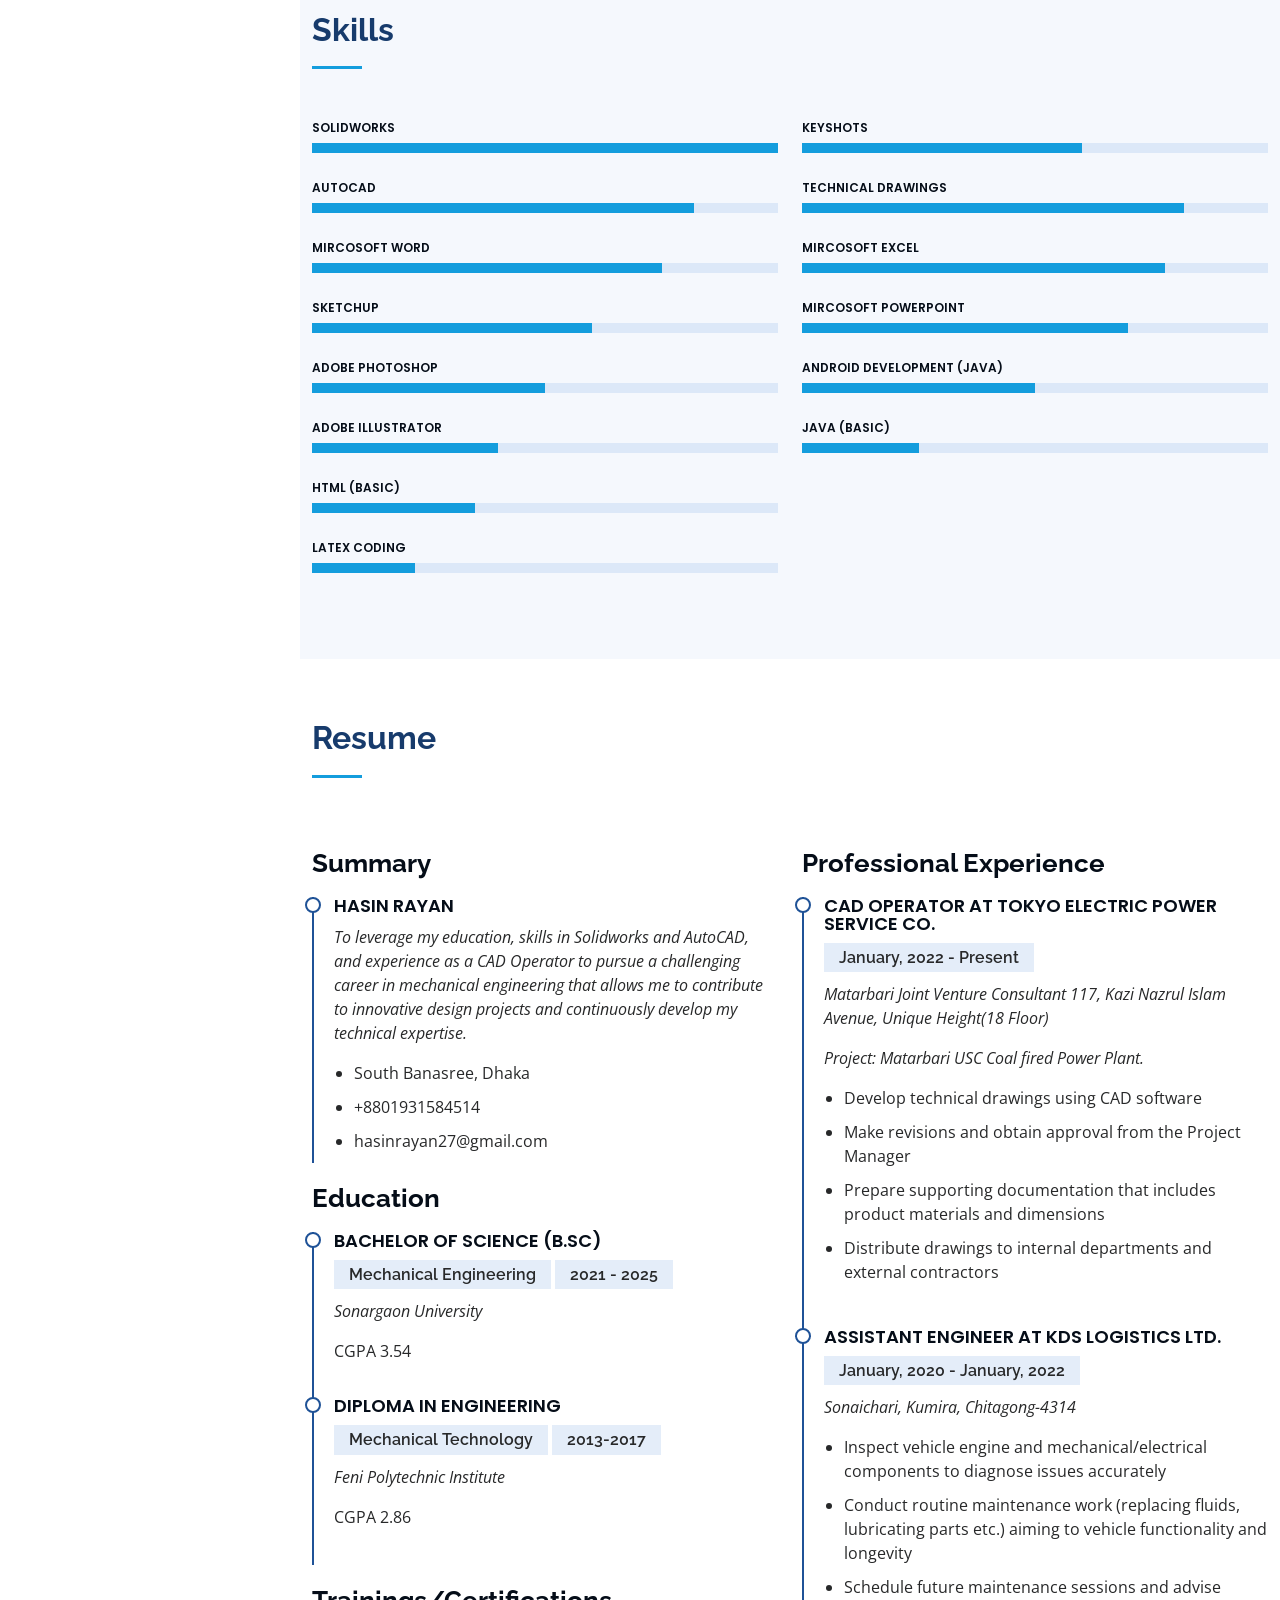
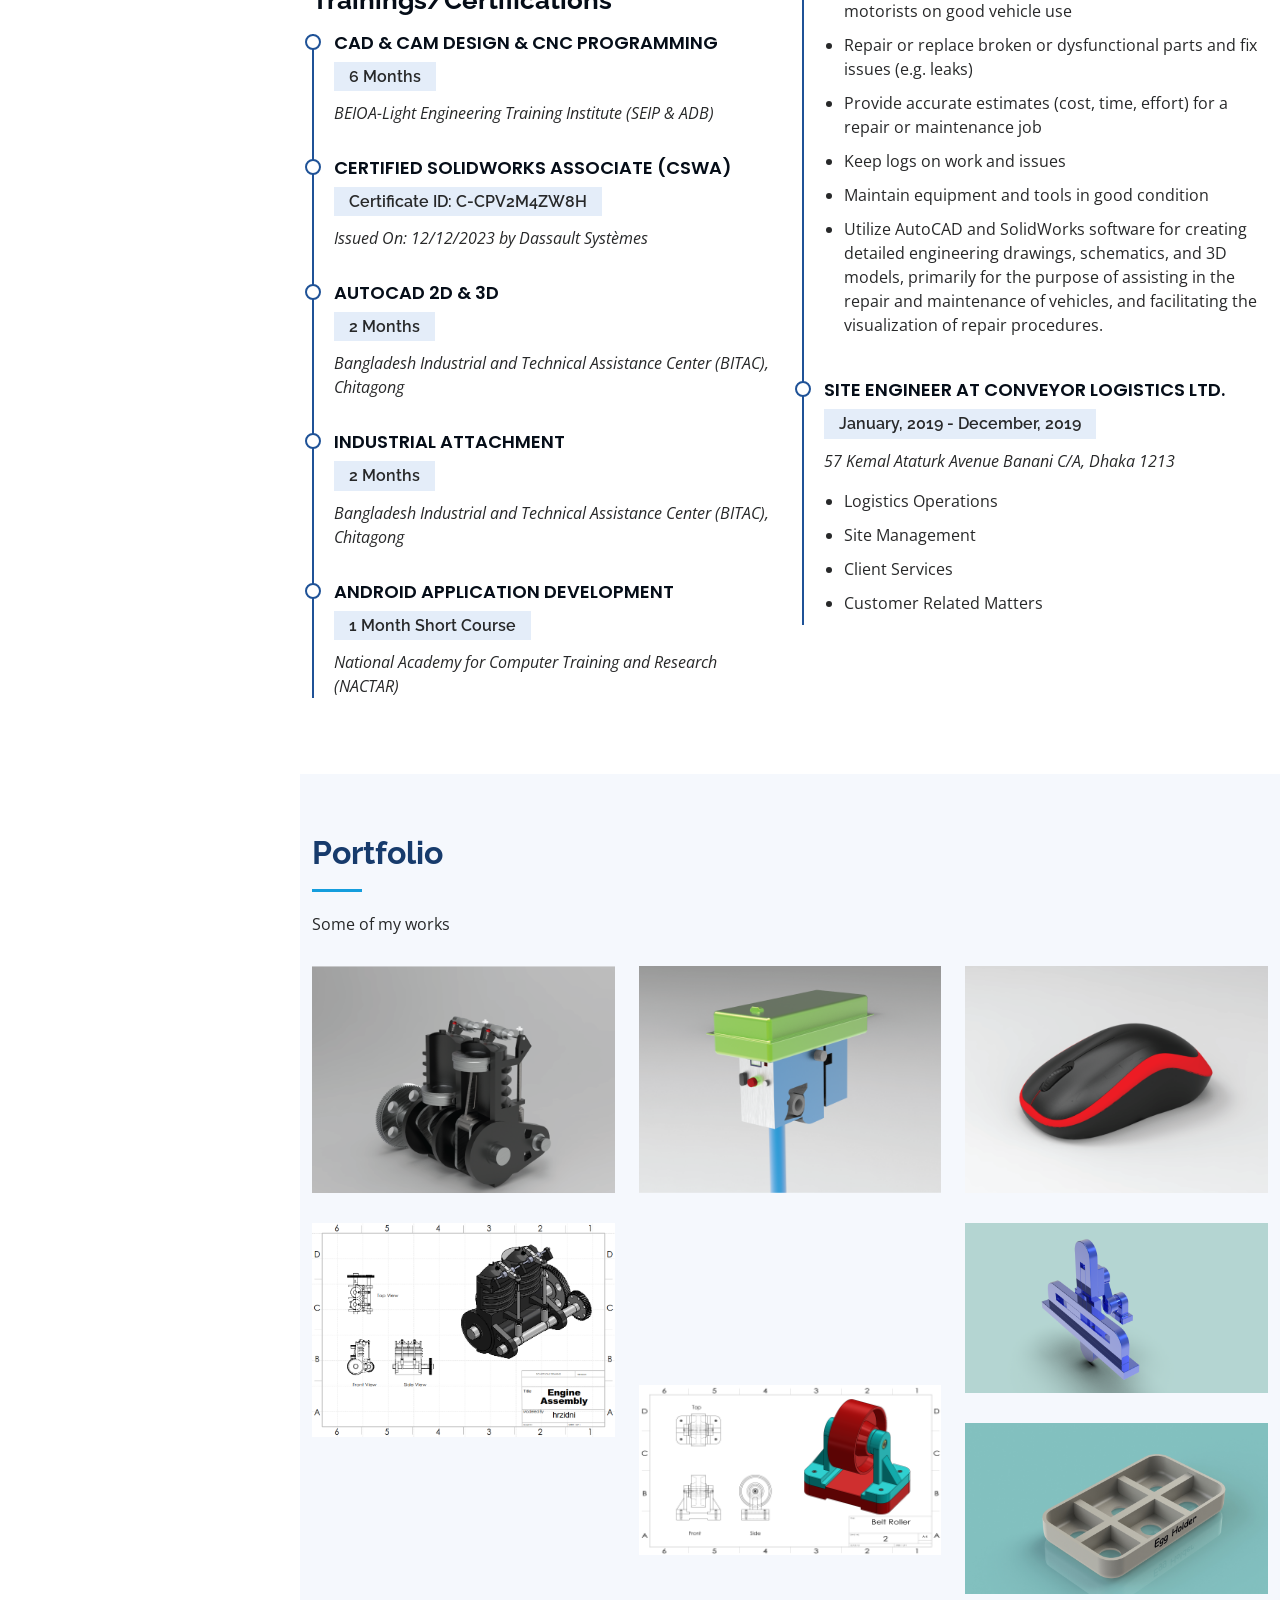
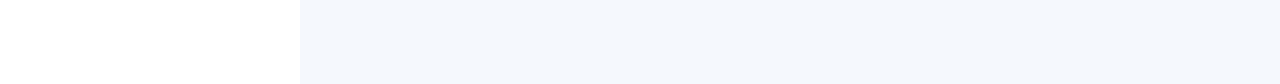
==== commit a4655c35: "Update index.html" ====
--- a/index.html
+++ b/index.html
@@ -107,12 +107,12 @@
               <span>Portfolio</span></a></li>
 <!--          <li><a href="#services" class="nav-link scrollto"><i class="bx bx-server"></i> <span>Services</span></a></li>-->
 <!--          <li><a href="#contact" class="nav-link scrollto"><i class="bx bx-envelope"></i> <span>Contact</span></a></li>-->
-          <li><a href="https://github.com/hasinrayan/hasinrayan.github.io/raw/main/assets/Hasin%20Rayan%20Portfolio.pdf" class="nav-link scrollto"><i class="bx bxs-download"></i> <span>Download My Portfolio</span></a></li>
+          <li><a href="https://github.com/hasinrayan/hasinrayan.github.io/raw/main/assets/Hasin%20Rayan%20-%20Portfolio.pdf" class="nav-link scrollto"><i class="bx bxs-download"></i> <span>Download My Portfolio</span></a></li>
 
 <!--          <li><a href="#services" class="nav-link scrollto"><i class="bx bx-server"></i> <span>Services</span></a></li>-->
 <!--          <li><a href="#contact" class="nav-link scrollto"><i class="bx bx-envelope"></i> <span>Contact</span></a></li>-->
-          <li><a href="https://github.com/hasinrayan/hasinrayan.github.io/raw/main/assets/Hasin%20Rayan%20CV.pdf" class="nav-link scrollto"><i class="bx bxs-download"></i> <span>Download My CV</span></a></li>
-          <li><a href="https://github.com/hasinrayan/hasinrayan.github.io/raw/main/assets/Hasin%20Rayan%20Resume.pdf" class="nav-link scrollto"><i class="bx bxs-download"></i> <span>Download My Resume</span></a></li>
+          <li><a href="https://github.com/hasinrayan/hasinrayan.github.io/raw/main/assets/Hasin%20Rayan%20-%20CV.pdf" class="nav-link scrollto"><i class="bx bxs-download"></i> <span>Download My CV</span></a></li>
+          <li><a href="https://github.com/hasinrayan/hasinrayan.github.io/raw/main/assets/Hasin%20Rayan%20-%20Resume.pdf" class="nav-link scrollto"><i class="bx bxs-download"></i> <span>Download My Resume</span></a></li>
         </ul>
       </nav><!-- .nav-menu -->
     </div>
